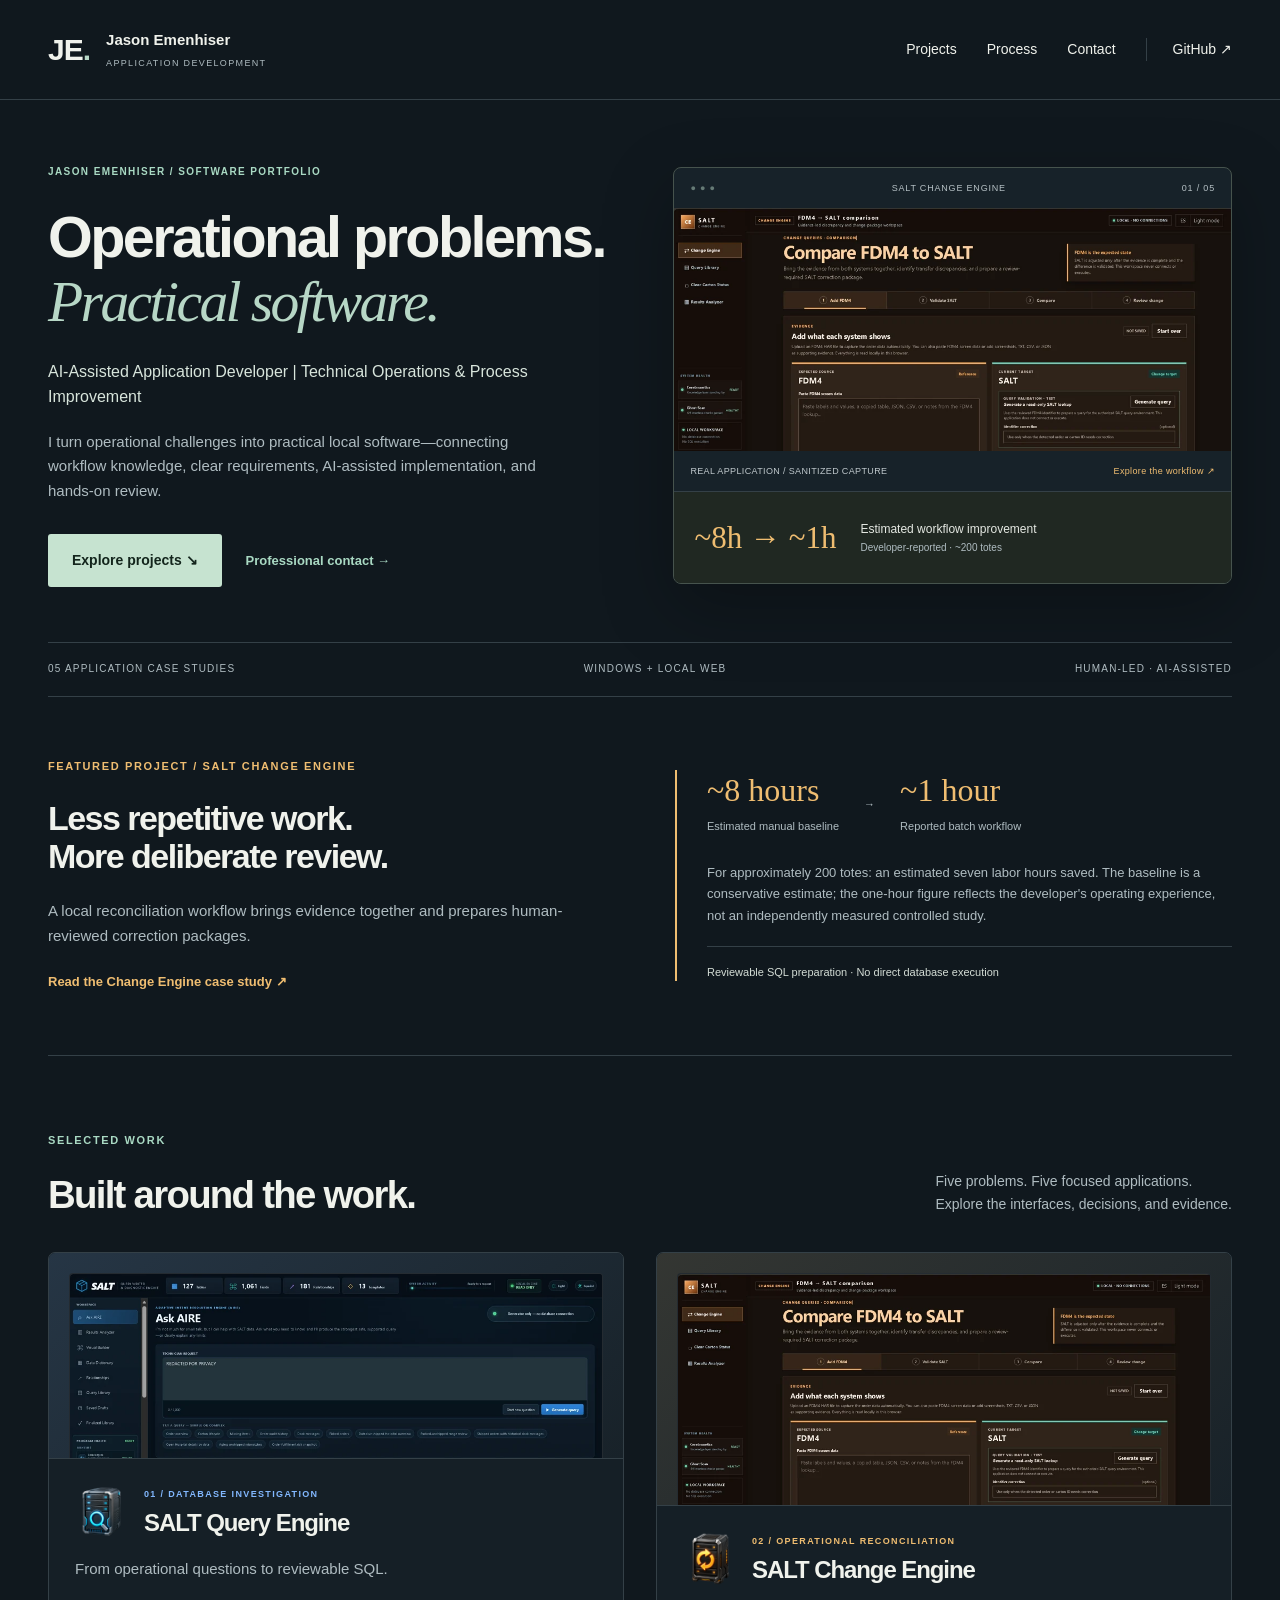
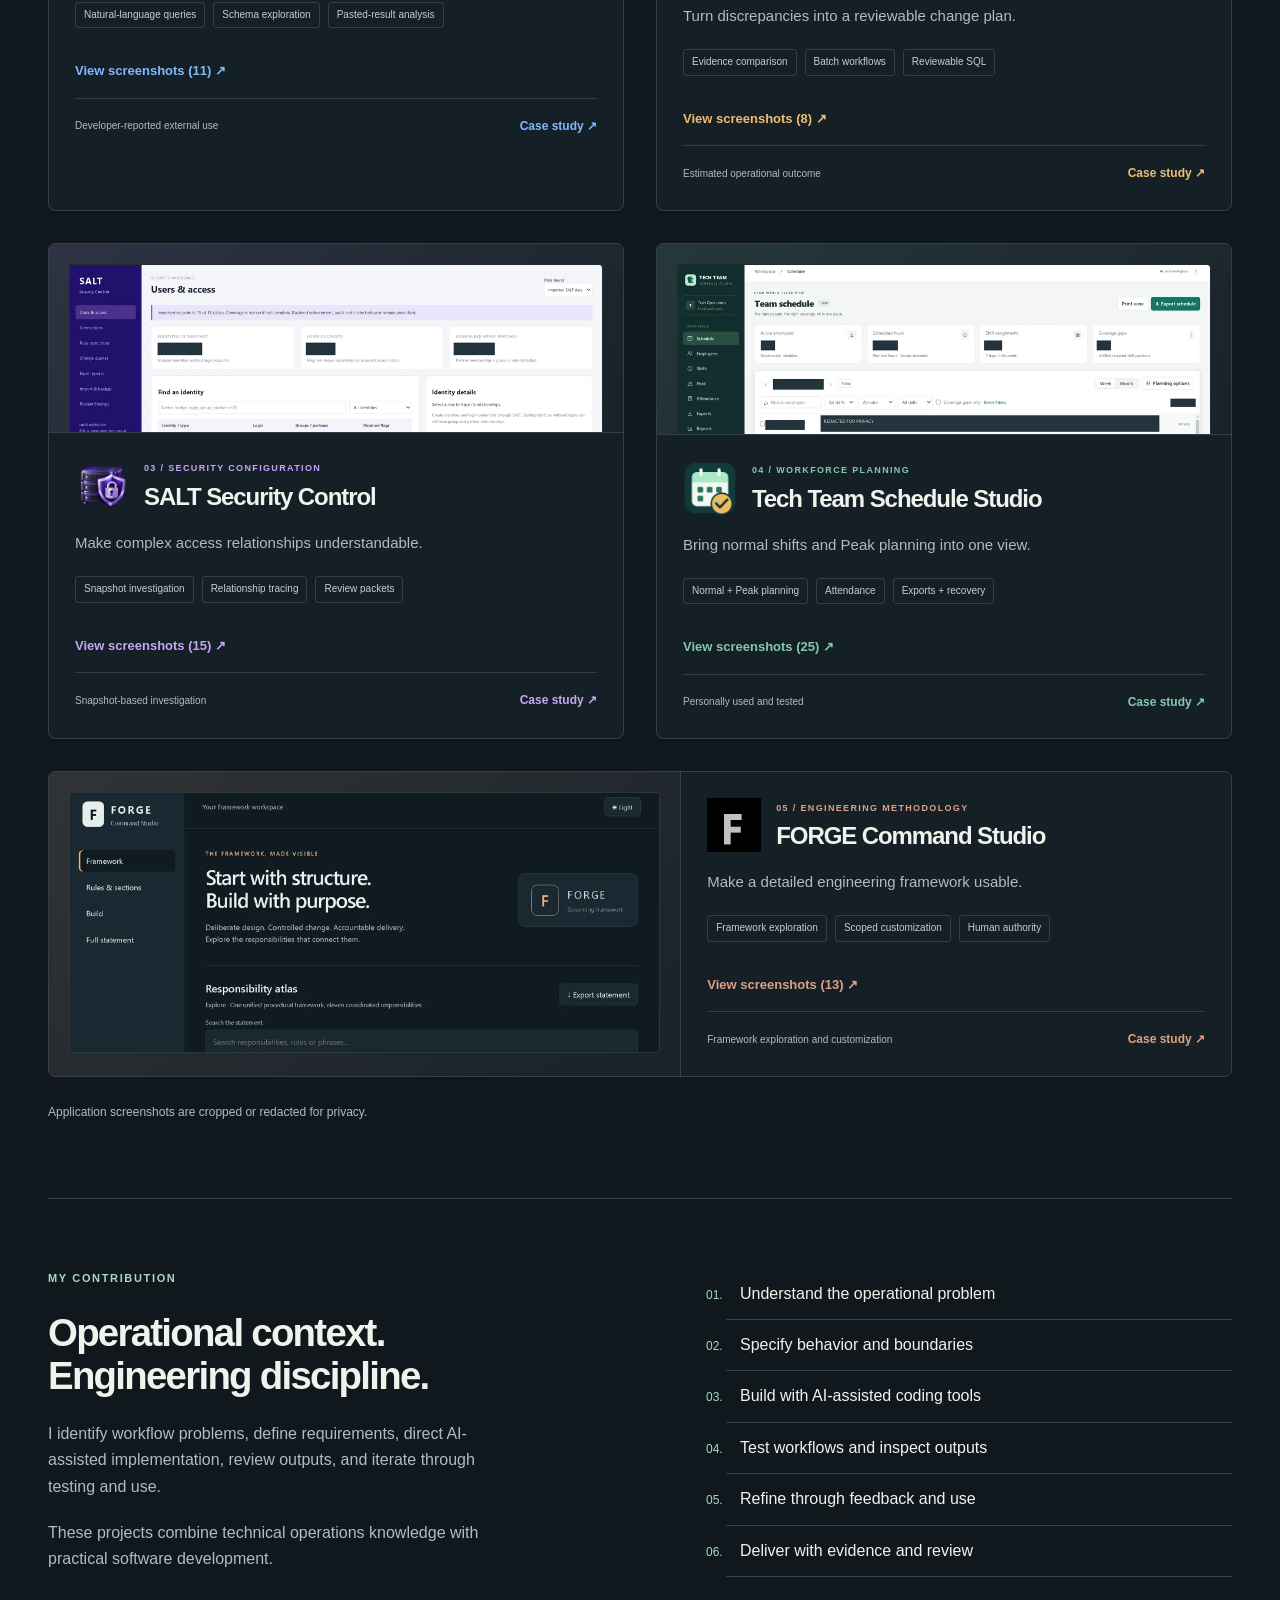
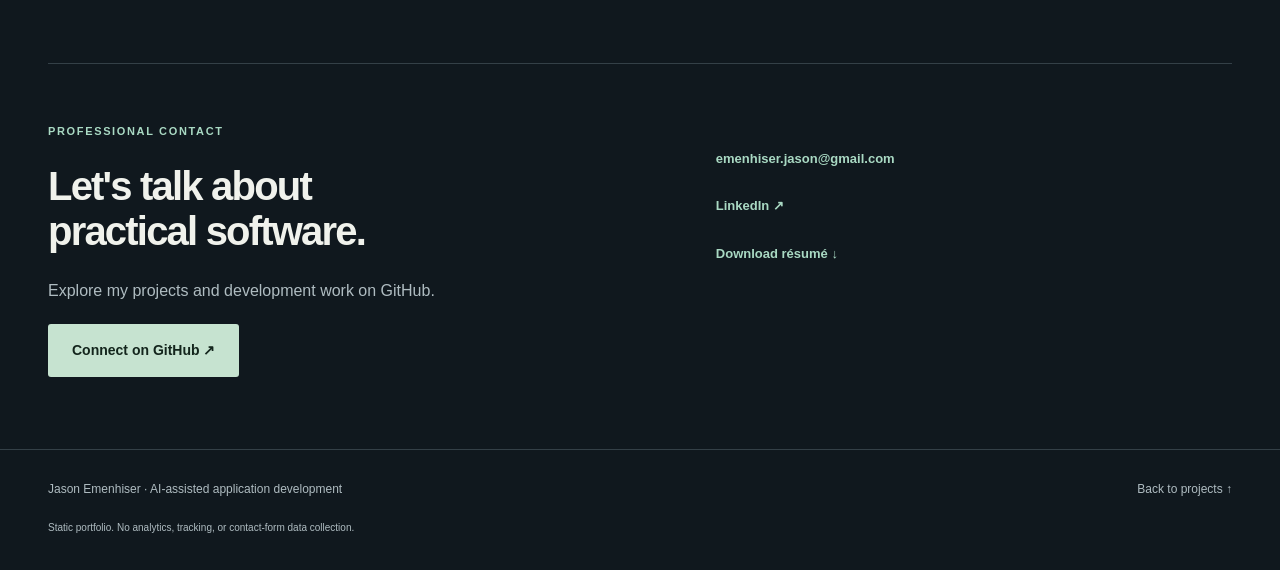
==== index.html @ 04eca3ed "Publish portfolio case studies, galleries and approved resume" ====
<!doctype html><html lang="en"><head><meta charset="utf-8"><meta name="viewport" content="width=device-width, initial-scale=1"><meta name="description" content="Jason Emenhiser — AI-Assisted Application Developer | Technical Operations &amp; Process Improvement. Explore five practical local software projects."><title>AI-Assisted Application Developer | Jason Emenhiser</title><link rel="icon" href="favicon.svg" type="image/svg+xml"><link rel="stylesheet" href="styles.css"><script src="main.js" defer></script></head><body><a class="skip" href="#main">Skip to content</a><header><a class="brand" href="index.html"><span class="mark">JE<span>.</span></span><span>Jason Emenhiser<small>APPLICATION DEVELOPMENT</small></span></a><nav aria-label="Main navigation"><a href="index.html#projects">Projects</a><a href="index.html#process">Process</a><a href="index.html#contact">Contact</a><a class="nav-github" href="https://github.com/emenhiserjason-afk">GitHub ↗</a></nav></header><main id="main"><section class="hero"><div class="hero-copy"><span class="eyebrow">JASON EMENHISER / SOFTWARE PORTFOLIO</span><h1>Operational problems.<br><em>Practical software.</em></h1><p class="professional-title">AI-Assisted Application Developer | Technical Operations &amp; Process Improvement</p><p class="hero-intro">I turn operational challenges into practical local software—connecting workflow knowledge, clear requirements, AI-assisted implementation, and hands-on review.</p><div class="hero-actions"><a class="button" href="#projects">Explore projects ↘</a><a class="text-link" href="#contact">Professional contact →</a></div></div><div class="hero-evidence" style="--accent:#efbd71"><div class="window-bar"><span class="window-dots" aria-hidden="true">● ● ●</span><span>SALT CHANGE ENGINE</span><span>01 / 05</span></div><a class="shot" href="salt-change-engine-1.webp" data-lightbox data-project="salt-change-engine" data-file="salt-change-engine-1.webp" data-caption="Evidence-led comparison" aria-label="Enlarge Evidence-led comparison"><img src="salt-change-engine-1-thumb.webp" alt="Evidence-led comparison" width="1880" height="818" loading="eager" decoding="async" fetchpriority="high"><span class="zoom" aria-hidden="true">View screenshot ↗</span></a><div class="evidence-caption"><span>REAL APPLICATION / SANITIZED CAPTURE</span><a href="salt-change-engine.html">Explore the workflow ↗</a></div><div class="hero-stat"><strong>~8h → ~1h</strong><span>Estimated workflow improvement<br><small>Developer-reported · ~200 totes</small></span></div></div></section><div class="hero-meta"><span>05 APPLICATION CASE STUDIES</span><span>WINDOWS + LOCAL WEB</span><span>HUMAN-LED · AI-ASSISTED</span></div><section class="featured" style="--accent:#efbd71"><div class="featured-heading"><span class="eyebrow">FEATURED PROJECT / SALT CHANGE ENGINE</span><h2>Less repetitive work.<br>More deliberate review.</h2><p>A local reconciliation workflow brings evidence together and prepares human-reviewed correction packages.</p><a class="text-link" href="salt-change-engine.html">Read the Change Engine case study ↗</a></div><div class="impact"><div class="impact-numbers"><div><strong>~8 hours</strong><span>Estimated manual baseline</span></div><span aria-hidden="true">→</span><div><strong>~1 hour</strong><span>Reported batch workflow</span></div></div><p>For approximately 200 totes: an estimated seven labor hours saved. The baseline is a conservative estimate; the one-hour figure reflects the developer's operating experience, not an independently measured controlled study.</p><div class="impact-rule">Reviewable SQL preparation · No direct database execution</div></div></section><section id="projects"><div class="section-heading"><div><span class="eyebrow">SELECTED WORK</span><h2>Built around the work.</h2></div><p>Five problems. Five focused applications.<br>Explore the interfaces, decisions, and evidence.</p></div><div class="projects"><article class="project" style="--accent:#82b8ff"><div class="card-visual"><a class="shot" href="salt-query-engine-1.webp" data-lightbox data-project="salt-query-engine" data-file="salt-query-engine-1.webp" data-caption="Ask AIRE query workspace" aria-label="Enlarge Ask AIRE query workspace"><img src="salt-query-engine-1-thumb.webp" alt="Ask AIRE query workspace" width="1883" height="652" loading="lazy" decoding="async" ><span class="zoom" aria-hidden="true">View screenshot ↗</span></a></div><div class="card-copy"><div class="card-heading"><img class="app-icon" src="salt-query-engine-icon.png" alt="" width="64" height="64"><div><span class="eyebrow">01 / Database investigation</span><h3><a href="salt-query-engine.html">SALT Query Engine</a></h3></div></div><p>From operational questions to reviewable SQL.</p><ul class="capabilities"><li>Natural-language queries</li><li>Schema exploration</li><li>Pasted-result analysis</li></ul><a class="text-link gallery-link" href="salt-query-engine.html#gallery" data-gallery="salt-query-engine">View screenshots (11) ↗</a><div class="card-bottom"><span>Developer-reported external use</span><a class="text-link" href="salt-query-engine.html" aria-label="Explore SALT Query Engine case study">Case study ↗</a></div></div></article><article class="project" style="--accent:#efbd71"><div class="card-visual"><a class="shot" href="salt-change-engine-1.webp" data-lightbox data-project="salt-change-engine" data-file="salt-change-engine-1.webp" data-caption="Evidence-led comparison" aria-label="Enlarge Evidence-led comparison"><img src="salt-change-engine-1-thumb.webp" alt="Evidence-led comparison" width="1880" height="818" loading="lazy" decoding="async" ><span class="zoom" aria-hidden="true">View screenshot ↗</span></a></div><div class="card-copy"><div class="card-heading"><img class="app-icon" src="salt-change-engine-icon.png" alt="" width="64" height="64"><div><span class="eyebrow">02 / Operational reconciliation</span><h3><a href="salt-change-engine.html">SALT Change Engine</a></h3></div></div><p>Turn discrepancies into a reviewable change plan.</p><ul class="capabilities"><li>Evidence comparison</li><li>Batch workflows</li><li>Reviewable SQL</li></ul><a class="text-link gallery-link" href="salt-change-engine.html#gallery" data-gallery="salt-change-engine">View screenshots (8) ↗</a><div class="card-bottom"><span>Estimated operational outcome</span><a class="text-link" href="salt-change-engine.html" aria-label="Explore SALT Change Engine case study">Case study ↗</a></div></div></article><article class="project" style="--accent:#c6a5f5"><div class="card-visual"><a class="shot" href="salt-security-control-1.webp" data-lightbox data-project="salt-security-control" data-file="salt-security-control-1.webp" data-caption="Snapshot investigation workspace" aria-label="Enlarge Snapshot investigation workspace"><img src="salt-security-control-1-thumb.webp" alt="Snapshot investigation workspace" width="1896" height="598" loading="lazy" decoding="async" ><span class="zoom" aria-hidden="true">View screenshot ↗</span></a></div><div class="card-copy"><div class="card-heading"><img class="app-icon" src="salt-security-control-icon.png" alt="" width="64" height="64"><div><span class="eyebrow">03 / Security configuration</span><h3><a href="salt-security-control.html">SALT Security Control</a></h3></div></div><p>Make complex access relationships understandable.</p><ul class="capabilities"><li>Snapshot investigation</li><li>Relationship tracing</li><li>Review packets</li></ul><a class="text-link gallery-link" href="salt-security-control.html#gallery" data-gallery="salt-security-control">View screenshots (15) ↗</a><div class="card-bottom"><span>Snapshot-based investigation</span><a class="text-link" href="salt-security-control.html" aria-label="Explore SALT Security Control case study">Case study ↗</a></div></div></article><article class="project" style="--accent:#85c9ac"><div class="card-visual"><a class="shot" href="schedule-studio-1.webp" data-lightbox data-project="schedule-studio" data-file="schedule-studio-1.webp" data-caption="Team schedule planning controls" aria-label="Enlarge Team schedule planning controls"><img src="schedule-studio-1-thumb.webp" alt="Team schedule planning controls" width="1881" height="598" loading="lazy" decoding="async" ><span class="zoom" aria-hidden="true">View screenshot ↗</span></a></div><div class="card-copy"><div class="card-heading"><img class="app-icon" src="schedule-studio-icon.png" alt="" width="64" height="64"><div><span class="eyebrow">04 / Workforce planning</span><h3><a href="schedule-studio.html">Tech Team Schedule Studio</a></h3></div></div><p>Bring normal shifts and Peak planning into one view.</p><ul class="capabilities"><li>Normal + Peak planning</li><li>Attendance</li><li>Exports + recovery</li></ul><a class="text-link gallery-link" href="schedule-studio.html#gallery" data-gallery="schedule-studio">View screenshots (25) ↗</a><div class="card-bottom"><span>Personally used and tested</span><a class="text-link" href="schedule-studio.html" aria-label="Explore Tech Team Schedule Studio case study">Case study ↗</a></div></div></article><article class="project" style="--accent:#dda185"><div class="card-visual"><a class="shot" href="forge-command-studio-1.webp" data-lightbox data-project="forge-command-studio" data-file="forge-command-studio-1.webp" data-caption="Unified framework workspace" aria-label="Enlarge Unified framework workspace"><img src="forge-command-studio-1-thumb.webp" alt="Unified framework workspace" width="1883" height="826" loading="lazy" decoding="async" ><span class="zoom" aria-hidden="true">View screenshot ↗</span></a></div><div class="card-copy"><div class="card-heading"><img class="app-icon" src="forge-command-studio-icon.png" alt="" width="64" height="64"><div><span class="eyebrow">05 / Engineering methodology</span><h3><a href="forge-command-studio.html">FORGE Command Studio</a></h3></div></div><p>Make a detailed engineering framework usable.</p><ul class="capabilities"><li>Framework exploration</li><li>Scoped customization</li><li>Human authority</li></ul><a class="text-link gallery-link" href="forge-command-studio.html#gallery" data-gallery="forge-command-studio">View screenshots (13) ↗</a><div class="card-bottom"><span>Framework exploration and customization</span><a class="text-link" href="forge-command-studio.html" aria-label="Explore FORGE Command Studio case study">Case study ↗</a></div></div></article></div><p class="media-disclosure">Application screenshots are cropped or redacted for privacy.</p></section><section id="process" class="process"><div><span class="eyebrow">MY CONTRIBUTION</span><h2>Operational context.<br>Engineering discipline.</h2><p>I identify workflow problems, define requirements, direct AI-assisted implementation, review outputs, and iterate through testing and use.</p><p>These projects combine technical operations knowledge with practical software development. </p></div><ol><li>Understand the operational problem</li><li>Specify behavior and boundaries</li><li>Build with AI-assisted coding tools</li><li>Test workflows and inspect outputs</li><li>Refine through feedback and use</li><li>Deliver with evidence and review</li></ol></section><section id="contact" class="contact"><div><span class="eyebrow">PROFESSIONAL CONTACT</span><h2>Let's talk about<br>practical software.</h2><p>Explore my projects and development work on GitHub.</p><a class="button" href="https://github.com/emenhiserjason-afk">Connect on GitHub ↗</a></div><div class="contact-details"><a class="text-link" href="mailto:emenhiser.jason@gmail.com">emenhiser.jason@gmail.com</a><a class="text-link" href="https://www.linkedin.com/in/jason-emenhiser-101ab519/">LinkedIn ↗</a><a class="text-link" href="jason-emenhiser-resume.pdf" download>Download résumé ↓</a></div></section></main><footer><span>Jason Emenhiser · AI-assisted application development</span><a href="index.html#projects">Back to projects ↑</a><small>Static portfolio. No analytics, tracking, or contact-form data collection.</small></footer><dialog id="lightbox" aria-labelledby="lightbox-caption"><div class="lightbox-bar"><span>APPLICATION SCREENSHOT</span><button type="button" id="close-lightbox" autofocus>Close ×</button></div><div class="lightbox-scroll"><img id="lightbox-image" alt=""></div><div class="gallery-controls"><button type="button" id="previous-image" aria-label="Previous screenshot">← Previous</button><span id="image-count" aria-live="polite"></span><button type="button" id="next-image" aria-label="Next screenshot">Next →</button><button type="button" id="image-size" aria-pressed="false">Actual size</button></div><p id="lightbox-caption" aria-live="polite"></p><p class="lightbox-note">Real application capture · Cropped or redacted for privacy.</p></dialog><script type="application/json" id="gallery-data">[{"project":"salt-query-engine","file":"salt-query-engine-1.webp","url":"salt-query-engine-1.webp","title":"SALT Query Engine","caption":"Ask AIRE query workspace"},{"project":"salt-query-engine","file":"salt-query-engine-2.webp","url":"salt-query-engine-2.webp","title":"SALT Query Engine","caption":"Pasted-result analysis"},{"project":"salt-change-engine","file":"salt-change-engine-1.webp","url":"salt-change-engine-1.webp","title":"SALT Change Engine","caption":"Evidence-led comparison"},{"project":"salt-change-engine","file":"salt-change-engine-2.webp","url":"salt-change-engine-2.webp","title":"SALT Change Engine","caption":"Batch carton-status workflow"},{"project":"salt-security-control","file":"salt-security-control-1.webp","url":"salt-security-control-1.webp","title":"SALT Security Control","caption":"Snapshot investigation workspace"},{"project":"salt-security-control","file":"salt-security-control-2.webp","url":"salt-security-control-2.webp","title":"SALT Security Control","caption":"Import and validation workflow"},{"project":"schedule-studio","file":"schedule-studio-1.webp","url":"schedule-studio-1.webp","title":"Tech Team Schedule Studio","caption":"Team schedule planning controls"},{"project":"schedule-studio","file":"schedule-studio-2.webp","url":"schedule-studio-2.webp","title":"Tech Team Schedule Studio","caption":"Workspace settings and backup"},{"project":"forge-command-studio","file":"forge-command-studio-1.webp","url":"forge-command-studio-1.webp","title":"FORGE Command Studio","caption":"Unified framework workspace"},{"project":"forge-command-studio","file":"forge-command-studio-2.webp","url":"forge-command-studio-2.webp","title":"FORGE Command Studio","caption":"Responsibility atlas"},{"project":"salt-query-engine","file":"salt-query-engine-3.webp","url":"salt-query-engine-3.webp","title":"SALT Query Engine","caption":"Visual query builder"},{"project":"salt-query-engine","file":"salt-query-engine-4.webp","url":"salt-query-engine-4.webp","title":"SALT Query Engine","caption":"Data dictionary"},{"project":"salt-query-engine","file":"salt-query-engine-5.webp","url":"salt-query-engine-5.webp","title":"SALT Query Engine","caption":"Relationship explorer"},{"project":"salt-query-engine","file":"salt-query-engine-6.webp","url":"salt-query-engine-6.webp","title":"SALT Query Engine","caption":"Query template library"},{"project":"salt-query-engine","file":"salt-query-engine-7.webp","url":"salt-query-engine-7.webp","title":"SALT Query Engine","caption":"Saved drafts"},{"project":"salt-query-engine","file":"salt-query-engine-8.webp","url":"salt-query-engine-8.webp","title":"SALT Query Engine","caption":"Finalized query library"},{"project":"salt-query-engine","file":"salt-query-engine-9.webp","url":"salt-query-engine-9.webp","title":"SALT Query Engine","caption":"Query workspace and status reference"},{"project":"salt-query-engine","file":"salt-query-engine-10.webp","url":"salt-query-engine-10.webp","title":"SALT Query Engine","caption":"Light theme query workspace"},{"project":"salt-query-engine","file":"salt-query-engine-11.webp","url":"salt-query-engine-11.webp","title":"SALT Query Engine","caption":"Spanish query workspace"},{"project":"salt-change-engine","file":"salt-change-engine-3.webp","url":"salt-change-engine-3.webp","title":"SALT Change Engine","caption":"Evidence input and comparison"},{"project":"salt-change-engine","file":"salt-change-engine-4.webp","url":"salt-change-engine-4.webp","title":"SALT Change Engine","caption":"Change Query Library"},{"project":"salt-change-engine","file":"salt-change-engine-5.webp","url":"salt-change-engine-5.webp","title":"SALT Change Engine","caption":"Pasted lookup results"},{"project":"salt-change-engine","file":"salt-change-engine-6.webp","url":"salt-change-engine-6.webp","title":"SALT Change Engine","caption":"Results Analyzer empty state"},{"project":"salt-change-engine","file":"salt-change-engine-7.webp","url":"salt-change-engine-7.webp","title":"SALT Change Engine","caption":"Comparison workspace in light theme"},{"project":"salt-change-engine","file":"salt-change-engine-8.webp","url":"salt-change-engine-8.webp","title":"SALT Change Engine","caption":"Spanish comparison workspace"},{"project":"salt-security-control","file":"salt-security-control-3.webp","url":"salt-security-control-3.webp","title":"SALT Security Control","caption":"Identity investigation"},{"project":"salt-security-control","file":"salt-security-control-4.webp","url":"salt-security-control-4.webp","title":"SALT Security Control","caption":"Connection overview"},{"project":"salt-security-control","file":"salt-security-control-5.webp","url":"salt-security-control-5.webp","title":"SALT Security Control","caption":"Group relationship table"},{"project":"salt-security-control","file":"salt-security-control-6.webp","url":"salt-security-control-6.webp","title":"SALT Security Control","caption":"Partner relationship table"},{"project":"salt-security-control","file":"salt-security-control-7.webp","url":"salt-security-control-7.webp","title":"SALT Security Control","caption":"Role restriction controls"},{"project":"salt-security-control","file":"salt-security-control-8.webp","url":"salt-security-control-8.webp","title":"SALT Security Control","caption":"Selected role restriction view"},{"project":"salt-security-control","file":"salt-security-control-9.webp","url":"salt-security-control-9.webp","title":"SALT Security Control","caption":"Manual change preparation"},{"project":"salt-security-control","file":"salt-security-control-10.webp","url":"salt-security-control-10.webp","title":"SALT Security Control","caption":"Prepared change workflow"},{"project":"salt-security-control","file":"salt-security-control-11.webp","url":"salt-security-control-11.webp","title":"SALT Security Control","caption":"Impact and SQL rehearsal"},{"project":"salt-security-control","file":"salt-security-control-12.webp","url":"salt-security-control-12.webp","title":"SALT Security Control","caption":"Excel report configuration"},{"project":"salt-security-control","file":"salt-security-control-13.webp","url":"salt-security-control-13.webp","title":"SALT Security Control","caption":"Snapshot coverage table"},{"project":"salt-security-control","file":"salt-security-control-14.webp","url":"salt-security-control-14.webp","title":"SALT Security Control","caption":"Backup and restore"},{"project":"salt-security-control","file":"salt-security-control-15.webp","url":"salt-security-control-15.webp","title":"SALT Security Control","caption":"Review findings"},{"project":"schedule-studio","file":"schedule-studio-3.webp","url":"schedule-studio-3.webp","title":"Tech Team Schedule Studio","caption":"Weekly schedule grid"},{"project":"schedule-studio","file":"schedule-studio-4.webp","url":"schedule-studio-4.webp","title":"Tech Team Schedule Studio","caption":"Schedule review and planning conflicts"},{"project":"schedule-studio","file":"schedule-studio-5.webp","url":"schedule-studio-5.webp","title":"Tech Team Schedule Studio","caption":"Planning options and display controls"},{"project":"schedule-studio","file":"schedule-studio-6.webp","url":"schedule-studio-6.webp","title":"Tech Team Schedule Studio","caption":"Assignment editor"},{"project":"schedule-studio","file":"schedule-studio-7.webp","url":"schedule-studio-7.webp","title":"Tech Team Schedule Studio","caption":"Daily attendance workspace"},{"project":"schedule-studio","file":"schedule-studio-8.webp","url":"schedule-studio-8.webp","title":"Tech Team Schedule Studio","caption":"Employee roster controls"},{"project":"schedule-studio","file":"schedule-studio-9.webp","url":"schedule-studio-9.webp","title":"Tech Team Schedule Studio","caption":"Normal schedules and shift definitions"},{"project":"schedule-studio","file":"schedule-studio-10.webp","url":"schedule-studio-10.webp","title":"Tech Team Schedule Studio","caption":"Shift history and restoration"},{"project":"schedule-studio","file":"schedule-studio-11.webp","url":"schedule-studio-11.webp","title":"Tech Team Schedule Studio","caption":"Peak schedule management"},{"project":"schedule-studio","file":"schedule-studio-12.webp","url":"schedule-studio-12.webp","title":"Tech Team Schedule Studio","caption":"Export options"},{"project":"schedule-studio","file":"schedule-studio-13.webp","url":"schedule-studio-13.webp","title":"Tech Team Schedule Studio","caption":"Print, image and spreadsheet export preview"},{"project":"schedule-studio","file":"schedule-studio-14.webp","url":"schedule-studio-14.webp","title":"Tech Team Schedule Studio","caption":"Individual dated schedule editor"},{"project":"schedule-studio","file":"schedule-studio-15.webp","url":"schedule-studio-15.webp","title":"Tech Team Schedule Studio","caption":"Weekly hours and calendar preview"},{"project":"schedule-studio","file":"schedule-studio-16.webp","url":"schedule-studio-16.webp","title":"Tech Team Schedule Studio","caption":"Report builder and filters"},{"project":"schedule-studio","file":"schedule-studio-17.webp","url":"schedule-studio-17.webp","title":"Tech Team Schedule Studio","caption":"Planner access configuration"},{"project":"schedule-studio","file":"schedule-studio-18.webp","url":"schedule-studio-18.webp","title":"Tech Team Schedule Studio","caption":"Security settings and sharing"},{"project":"schedule-studio","file":"schedule-studio-19.webp","url":"schedule-studio-19.webp","title":"Tech Team Schedule Studio","caption":"Local network sharing controls"},{"project":"schedule-studio","file":"schedule-studio-20.webp","url":"schedule-studio-20.webp","title":"Tech Team Schedule Studio","caption":"Restore controls and system health"},{"project":"schedule-studio","file":"schedule-studio-21.webp","url":"schedule-studio-21.webp","title":"Tech Team Schedule Studio","caption":"Choose the active planner"},{"project":"schedule-studio","file":"schedule-studio-22.webp","url":"schedule-studio-22.webp","title":"Tech Team Schedule Studio","caption":"Built-in usage guide"},{"project":"schedule-studio","file":"schedule-studio-23.webp","url":"schedule-studio-23.webp","title":"Tech Team Schedule Studio","caption":"Create a dated schedule"},{"project":"schedule-studio","file":"schedule-studio-24.webp","url":"schedule-studio-24.webp","title":"Tech Team Schedule Studio","caption":"Attendance status editing"},{"project":"schedule-studio","file":"schedule-studio-25.webp","url":"schedule-studio-25.webp","title":"Tech Team Schedule Studio","caption":"Attendance detail editor"},{"project":"forge-command-studio","file":"forge-command-studio-3.webp","url":"forge-command-studio-3.webp","title":"FORGE Command Studio","caption":"Search the responsibility atlas"},{"project":"forge-command-studio","file":"forge-command-studio-4.webp","url":"forge-command-studio-4.webp","title":"FORGE Command Studio","caption":"Read a responsibility"},{"project":"forge-command-studio","file":"forge-command-studio-5.webp","url":"forge-command-studio-5.webp","title":"FORGE Command Studio","caption":"Light theme workspace"},{"project":"forge-command-studio","file":"forge-command-studio-6.webp","url":"forge-command-studio-6.webp","title":"FORGE Command Studio","caption":"Rules and sections"},{"project":"forge-command-studio","file":"forge-command-studio-7.webp","url":"forge-command-studio-7.webp","title":"FORGE Command Studio","caption":"Read purpose and authority"},{"project":"forge-command-studio","file":"forge-command-studio-8.webp","url":"forge-command-studio-8.webp","title":"FORGE Command Studio","caption":"Evidence and handoff sections"},{"project":"forge-command-studio","file":"forge-command-studio-9.webp","url":"forge-command-studio-9.webp","title":"FORGE Command Studio","caption":"Verification and delivery responsibilities"},{"project":"forge-command-studio","file":"forge-command-studio-10.webp","url":"forge-command-studio-10.webp","title":"FORGE Command Studio","caption":"Create a custom framework"},{"project":"forge-command-studio","file":"forge-command-studio-11.webp","url":"forge-command-studio-11.webp","title":"FORGE Command Studio","caption":"Customize design rules"},{"project":"forge-command-studio","file":"forge-command-studio-12.webp","url":"forge-command-studio-12.webp","title":"FORGE Command Studio","caption":"Preview framework changes"},{"project":"forge-command-studio","file":"forge-command-studio-13.webp","url":"forge-command-studio-13.webp","title":"FORGE Command Studio","caption":"Full governing statement"}]</script></body></html>
---- styles.css ----
:root{color-scheme:dark;--bg:#11191f;--panel:#182229;--text:#f0f2ec;--muted:#aab7bd;--line:#344047;--accent:#a9d9c3}*{box-sizing:border-box}html{scroll-behavior:smooth;scroll-padding-top:24px}body{margin:0;background:var(--bg);color:var(--text);font:16px/1.65 'Segoe UI',Arial,sans-serif}a{color:inherit;text-decoration:none}a:hover{text-decoration:underline;text-underline-offset:5px}a:focus-visible{outline:3px solid #c7efd8;outline-offset:6px}p{color:var(--muted);margin:0 0 20px}h1,h2,h3{line-height:1.12;letter-spacing:-.045em;font-weight:600;margin:0 0 24px}h1{font-size:clamp(44px,6.2vw,86px)}h2{font-size:clamp(29px,3vw,42px)}h3{font-size:25px}main,header,footer{max-width:1240px;margin:auto;padding-left:48px;padding-right:48px}.preview{background:#24372f;color:#d8e9df;text-align:center;font-size:11px;letter-spacing:.13em;padding:8px 16px}.preview span{letter-spacing:.02em;margin-left:20px;color:#bccdc4}header{display:flex;align-items:center;justify-content:space-between;min-height:100px;border-bottom:1px solid var(--line);gap:24px}.brand{display:flex;align-items:center;gap:16px;font-weight:600;font-size:15px}.mark{font-size:21px;letter-spacing:-1px}.mark span{color:var(--accent)}nav{display:flex;gap:30px;font-size:14px}.hero{padding:84px 0 0}.eyebrow{display:block;font-size:11px;letter-spacing:.15em;font-weight:650;color:var(--accent);margin-bottom:24px;text-transform:uppercase}.hero h1 em{font-family:Georgia,serif;font-weight:400;color:#b7d7c6}.hero-bottom{display:flex;justify-content:space-between;align-items:center;gap:40px;margin:32px 0 60px}.hero-bottom p{font-size:18px;margin:0}.button{display:inline-flex;justify-content:space-between;align-items:center;gap:40px;flex-shrink:0;background:#c6e3d0;color:#13251c;padding:15px 24px;font-size:14px;font-weight:650;border-radius:3px}.hero-meta{border-top:1px solid var(--line);border-bottom:1px solid var(--line);display:flex;justify-content:space-between;padding:18px 0;color:var(--muted);font-size:10px;letter-spacing:.12em}section[id=projects]{padding:75px 0}.section-heading{display:flex;justify-content:space-between;align-items:end;gap:32px;margin-bottom:36px}.section-heading h2{margin:0}.section-heading p{font-size:14px;margin:0}.projects{display:grid;grid-template-columns:1fr 1fr;gap:40px 28px}.project{border:1px solid var(--line);border-radius:6px;overflow:hidden;background:#151f26}.project:last-child{grid-column:1/-1;display:grid;grid-template-columns:1fr 1fr}.media{padding:26px;background:linear-gradient(120deg,color-mix(in srgb,var(--accent) 10%,#182229),#182229);border-bottom:1px solid var(--line);min-height:225px;display:flex;flex-direction:column}.media-top{display:flex;justify-content:space-between;color:var(--accent);font-size:10px;letter-spacing:.12em}.media-title{font-size:25px;letter-spacing:-.03em;margin:28px 0 22px;color:var(--accent);font-weight:500}.flow{display:flex;gap:10px}.flow span{flex:1;border-top:1px solid var(--line);font-size:11px;padding-top:12px;color:#d1dbe0}.flow b{display:block;color:var(--accent);font-weight:400;margin-bottom:3px}.media p{font-size:10px;margin:20px 0 0}.card-copy{padding:28px}.card-copy .eyebrow{margin-bottom:14px}.card-copy h3{margin-bottom:14px}.card-copy p{font-size:15px}.text-link{display:flex;justify-content:space-between;font-size:13px;font-weight:600;color:var(--accent);margin-top:26px}.process{display:grid;grid-template-columns:1fr 1fr;gap:80px;border-top:1px solid var(--line);padding:70px 0}.process p{max-width:440px}.process ol{list-style:decimal-leading-zero;margin:0;padding-left:36px}.process li{padding:12px 0 12px 14px;border-bottom:1px solid var(--line)}.process li::marker{font-size:12px;color:var(--accent)}.outcomes{padding:60px 0;border-top:1px solid var(--line)}.outcome-grid{display:grid;grid-template-columns:1fr 1fr;gap:60px}.outcome-grid h2{font-family:Georgia,serif;color:#c5dfce;font-weight:400;margin-bottom:18px}.outcome-grid h3{font-size:18px;letter-spacing:-.015em}.outcome-grid p{font-size:14px}.contact{padding:58px 0 72px;border-top:1px solid var(--line)}.contact h2{max-width:650px}.secondary{background:transparent;color:var(--text);border:1px solid #8daba0}footer{border-top:1px solid var(--line);padding-top:30px;padding-bottom:34px;display:flex;flex-wrap:wrap;justify-content:space-between;gap:20px;font-size:12px;color:var(--muted)}footer small{flex-basis:100%}.skip{position:absolute;top:-100px;left:16px;background:#fff;color:#000;padding:12px;z-index:10}.skip:focus{top:8px}.detail-hero{padding:42px 0 56px;border-bottom:1px solid var(--line)}.back{display:inline-block;color:var(--muted);font-size:13px;margin-bottom:42px}.detail-hero h1{max-width:900px;font-size:clamp(42px,5.5vw,70px)}.lead{font-size:23px;max-width:800px}.detail-tags{display:flex;flex-wrap:wrap;gap:10px}.detail-tags span{border:1px solid var(--line);padding:5px 10px;font-size:11px;color:var(--muted)}.case-layout{display:grid;grid-template-columns:210px 1fr;gap:60px;padding-top:56px}aside{align-self:start;position:sticky;top:30px}aside a{display:block;color:var(--muted);font-size:13px;padding:8px 0}aside .eyebrow{font-size:10px}.case-content section{margin-bottom:58px}.case-content h2{font-size:30px;letter-spacing:-.025em}.features{padding-left:20px;color:var(--muted)}.features li{padding:7px 0}.features li::marker{color:var(--accent)}.note{font-size:12px;margin-top:18px}.boundary{background:var(--panel);padding:28px;border-left:3px solid var(--accent)}.boundary p{margin:0}.next-project{display:block;border-top:1px solid var(--line);padding:36px 0 60px}.next-project strong{font-size:26px}.next-project .eyebrow{margin-bottom:12px}@media(max-width:760px){main,header,footer{padding-left:24px;padding-right:24px}header{flex-wrap:wrap;justify-content:center;padding-top:20px;padding-bottom:20px;gap:16px}nav{gap:28px}.hero{padding-top:50px}.hero-bottom{display:block;margin-bottom:36px}.hero-bottom p{font-size:16px;margin-bottom:26px}.hero-meta{gap:20px;flex-wrap:wrap}.hero-meta span:last-child{display:none}.section-heading{display:block}.section-heading p{margin-top:20px}.projects{grid-template-columns:1fr}.project:last-child{display:block}.process{grid-template-columns:1fr;gap:24px}.outcome-grid{grid-template-columns:1fr;gap:24px}.case-layout{grid-template-columns:1fr;gap:30px}aside{position:static;display:flex;flex-wrap:wrap;gap:4px 20px}aside .eyebrow{flex-basis:100%;margin:0}aside a{font-size:12px}.detail-hero{padding-bottom:32px}.lead{font-size:19px}.preview span{display:block;margin:0;font-size:10px}.flow{gap:8px}.media{padding:20px}.media-title{font-size:23px}section[id=projects]{padding:50px 0}}@media(prefers-reduced-motion:reduce){html{scroll-behavior:auto}}
/* Phase 2: screenshot-led portfolio */
:root{--bg:#10181e;--panel:#182229;--muted:#afbcc1}main,header,footer{max-width:1400px}header{min-height:100px}.brand small{display:block;font-size:9px;letter-spacing:.15em;color:var(--muted);font-weight:500;margin-top:3px}.mark{font-size:30px}.mark span{color:#b7d7c6}.nav-github{border-left:1px solid var(--line);padding-left:26px}.hero{display:grid;grid-template-columns:1.03fr 1fr;gap:50px;align-items:center;padding:64px 0 55px}.hero .eyebrow{font-size:10px;letter-spacing:.14em}.hero h1{font-size:clamp(40px,4.5vw,66px);margin-bottom:24px}.professional-title{font-size:16px;color:#d8e5dc;line-height:1.6;max-width:540px}.hero-intro{font-size:15px;max-width:500px}.hero-actions{display:flex;align-items:center;gap:24px;margin-top:30px;flex-wrap:wrap}.hero-actions .text-link{margin:0}.hero-evidence{min-width:0;background:#172229;border:1px solid #46534d;border-radius:8px;overflow:hidden;box-shadow:0 24px 70px #0004}.window-bar{display:flex;justify-content:space-between;gap:12px;padding:13px 16px;font-size:9px;letter-spacing:.09em;color:#b6c1c5}.window-dots{color:#657a75}.shot{position:relative;display:block;overflow:hidden;background:#0d151b;isolation:isolate}.shot img{display:block;width:100%;height:auto;object-fit:contain;transition:filter .2s}.shot:hover img{filter:brightness(1.1)}.shot:focus-visible{outline-offset:-4px;z-index:1}.zoom{position:absolute;right:12px;bottom:12px;padding:5px 10px;background:#10181ef0;color:#f2f6f3;border:1px solid #698076;border-radius:3px;font-size:11px;opacity:0;transition:opacity .15s}.shot:hover .zoom,.shot:focus-visible .zoom{opacity:1}.hero-evidence .shot img{min-height:240px;object-fit:contain}.evidence-caption{display:flex;justify-content:space-between;gap:14px;padding:13px 16px;font-size:9px;letter-spacing:.04em;color:#bfc8cc}.evidence-caption a{color:var(--accent)}.hero-stat{border-top:1px solid var(--line);padding:20px;display:flex;align-items:center;gap:24px;background:#202822}.hero-stat strong{color:var(--accent);font-size:31px;font-family:Georgia,serif;font-weight:400;white-space:nowrap}.hero-stat span{font-size:12px;color:#e5e9e3;line-height:1.5}.hero-stat small{color:var(--muted);font-size:10px}.featured{display:grid;grid-template-columns:1fr 1fr;gap:70px;padding:60px 0;border-bottom:1px solid var(--line)}.featured h2{font-size:34px}.featured p{font-size:15px}.featured .text-link{display:inline-block;margin-top:0}.impact{align-self:center;border-left:2px solid var(--accent);padding-left:30px}.impact-numbers{display:flex;align-items:center;gap:25px;margin-bottom:24px;color:var(--accent)}.impact-numbers strong{font:32px/1.3 Georgia,serif;display:block}.impact-numbers span{font-size:11px;color:var(--muted)}.impact>p{font-size:13px}.impact-rule{font-size:11px;padding-top:16px;border-top:1px solid var(--line);color:#d3dcd5}.projects{gap:32px}.project{background:#151f26;border-radius:7px;transition:border-color .2s}.project:hover{border-color:var(--accent)}.project:last-child{grid-column:auto;display:block}.project:last-child .shot{background:#142126}.card-visual{padding:20px 20px 0;background:linear-gradient(140deg,color-mix(in srgb,var(--accent) 13%,#182229),#182229);border-bottom:1px solid var(--line)}.card-visual .shot{border:1px solid #ffffff19;border-bottom:0;border-radius:4px 4px 0 0}.card-visual img{height:230px;object-fit:contain;object-position:center;background:#0f171d}.card-copy{padding:26px}.card-heading{display:flex;align-items:center;gap:15px;margin-bottom:18px}.app-icon{width:54px;height:54px;object-fit:contain;flex-shrink:0}.card-heading h3{font-size:24px;margin:0}.card-heading .eyebrow{font-size:9px;margin-bottom:8px}.card-copy>p{font-size:15px;min-height:24px}.capabilities{display:flex;flex-wrap:wrap;gap:8px;list-style:none;padding:0;margin:20px 0 24px}.capabilities li{border:1px solid var(--line);border-radius:3px;padding:4px 8px;font-size:10px;color:#c2cfd3}.card-bottom{display:flex;align-items:center;justify-content:space-between;gap:16px;border-top:1px solid var(--line);padding-top:18px}.card-bottom>span{font-size:10px;color:var(--muted)}.card-bottom .text-link{margin:0;white-space:nowrap;font-size:12px}.media-disclosure{font-size:12px;max-width:860px;margin:26px 0 0}.process{gap:100px}.contact{display:grid;grid-template-columns:1.1fr 1fr;gap:100px}.contact h2{font-size:40px}.portfolio-url{display:block;margin-top:20px;font-size:12px;color:var(--muted)}.contact-details>div{padding:18px 0;border-bottom:1px solid var(--line)}.contact-details span{display:block;font-size:10px;letter-spacing:.12em;color:var(--muted);margin-bottom:6px}.contact-details strong{font-size:14px;font-weight:400;color:#cbd4d5}.contact-details button{background:transparent;border:1px solid #4b5e63;color:#b8c3c4;padding:10px 16px;font:inherit;font-size:13px;border-radius:3px;cursor:not-allowed}.contact-details small{display:block;font-size:11px;color:var(--muted);margin-top:8px}.detail-title{display:flex;align-items:center;gap:24px}.detail-title .app-icon{width:86px;height:86px}.detail-title h1{font-size:clamp(34px,4vw,56px);margin-bottom:16px}.detail-title .eyebrow{margin-bottom:14px}.detail-hero .lead{margin-top:12px}.gallery-section{padding:45px 0;border-bottom:1px solid var(--line)}.gallery-section h2{font-size:32px}.gallery{display:grid;grid-template-columns:1fr 1fr;gap:28px}.gallery figure{margin:0;border:1px solid var(--line);border-radius:6px;overflow:hidden;background:#172129}.gallery .shot img{height:270px;object-fit:contain;background:#0d151b}.gallery .zoom{opacity:1}.gallery figcaption{padding:18px 20px}.gallery figcaption>span{font-size:14px;font-weight:600;color:var(--accent)}.gallery figcaption p{font-size:12px;margin:8px 0 0}.evidence-status{display:inline-block;font-size:11px;border:1px solid var(--accent);color:var(--accent);padding:5px 9px;border-radius:3px;margin-bottom:20px}.case-layout{grid-template-columns:230px 1fr;gap:80px}.case-content{max-width:850px}.case-content p{font-size:17px}.case-content .note{font-size:12px}.modal-open{overflow:hidden}dialog{background:#131e25;color:var(--text);border:1px solid #667b81;border-radius:8px;padding:0;width:min(1500px,96vw);max-width:96vw;max-height:94vh;box-shadow:0 30px 100px #0008}dialog::backdrop{background:#03090ee8}.lightbox-bar{display:flex;align-items:center;justify-content:space-between;padding:12px 18px;border-bottom:1px solid var(--line);gap:20px}.lightbox-bar span{font-size:10px;letter-spacing:.13em;color:var(--muted)}.lightbox-bar button{background:#263941;color:#f2f5f4;border:1px solid #8ca59f;padding:9px 17px;cursor:pointer;border-radius:3px;font:inherit;font-size:13px}button:focus-visible{outline:3px solid #c7efd8;outline-offset:3px}.lightbox-scroll{max-height:68vh;overflow:auto;background:#080e13}.lightbox-scroll img{display:block;width:100%;height:auto}#lightbox-caption{color:#e0e9e5;margin:16px 20px 8px;font-size:14px}.lightbox-note{font-size:11px;margin:0 20px 18px}.next-project{padding-top:34px}@media(min-width:1100px){.project:last-child{display:grid;grid-column:1/-1;grid-template-columns:1.15fr 1fr}.project:last-child .card-visual{padding:20px;border-bottom:0;border-right:1px solid var(--line)}.project:last-child .card-visual img{height:260px}.project:last-child .shot{border-bottom:1px solid #ffffff19;border-radius:4px}}@media(max-width:1000px){.hero{grid-template-columns:1fr;gap:35px;padding-top:45px}.hero-copy{max-width:760px}.hero h1{font-size:60px}.hero-evidence{max-width:800px}.hero-evidence .shot img{min-height:0}.featured{gap:35px}.impact-numbers{gap:15px}.impact-numbers strong{font-size:26px}.case-layout{gap:35px;grid-template-columns:180px 1fr}.contact{gap:45px}.card-heading{gap:10px}.card-heading h3{font-size:20px}.card-visual img{height:190px}.card-copy{padding:22px}.gallery .shot img{height:210px}}@media(max-width:760px){header{justify-content:space-between}.brand{font-size:14px}nav{gap:22px;flex-wrap:wrap}.nav-github{border:0;padding-left:0}.hero h1{font-size:clamp(38px,8.5vw,56px)}.hero{padding-top:36px}.hero-actions{gap:20px}.professional-title{font-size:15px}.evidence-caption{font-size:8px;flex-wrap:wrap}.hero-stat{gap:18px;padding:16px}.hero-stat strong{font-size:28px}.featured{grid-template-columns:1fr;gap:30px;padding:42px 0}.impact{padding-left:20px}.impact-numbers{gap:18px}.impact-numbers strong{font-size:28px}.featured h2,.contact h2{font-size:32px}.projects{gap:28px}.card-visual img{height:auto;min-height:150px}.card-copy{padding:22px}.card-heading h3{font-size:22px}.process{gap:24px}.contact{grid-template-columns:1fr;gap:25px}.detail-title{gap:15px;align-items:flex-start}.detail-title .app-icon{width:55px;height:55px}.detail-title h1{font-size:33px;overflow-wrap:anywhere}.detail-title .eyebrow{font-size:9px}.gallery{grid-template-columns:1fr;gap:24px}.gallery .shot img{height:auto}.gallery-section h2{font-size:28px}.case-layout{grid-template-columns:1fr;gap:30px}.lightbox-bar{padding:10px;gap:8px}.lightbox-bar span{font-size:9px}.lightbox-bar button{white-space:nowrap}.hero-meta{font-size:9px}.card-bottom{flex-wrap:wrap}.preview{font-size:10px}.window-bar{font-size:8px}.hero-evidence .zoom{opacity:1}}@media(prefers-reduced-motion:reduce){*,*::before,*::after{scroll-behavior:auto!important;transition:none!important}}
/* Project screenshot viewer: full capture plus optional native-resolution inspection. */
.gallery-link{display:inline-flex;margin:8px 0 16px}.gallery-controls{display:flex;align-items:center;justify-content:center;gap:16px;padding:12px 16px;border-top:1px solid var(--line)}.gallery-controls button{background:#263941;color:#f2f5f4;border:1px solid #8ca59f;padding:9px 14px;cursor:pointer;border-radius:3px;font:inherit;font-size:12px;white-space:nowrap}#image-count{font-size:12px;text-align:center;color:#e0e9e5}.lightbox-scroll{height:65vh;max-height:65vh;display:flex;align-items:center;justify-content:center}.lightbox-scroll img{width:auto;height:auto;max-width:100%;max-height:65vh;object-fit:contain}.actual-size .lightbox-scroll{display:block}.actual-size .lightbox-scroll img{max-width:none;max-height:none;width:auto;height:auto}.gallery .shot img{height:auto;max-height:none}.card-visual img{height:auto;max-height:none;min-height:0}.project:last-child .card-visual img{height:auto}.gallery-controls button[aria-pressed=true]{background:#d0e5d8;color:#13251c}@media(max-width:760px){.gallery-controls{gap:8px;flex-wrap:wrap;padding:10px}#image-count{order:-1;flex-basis:100%}.lightbox-scroll{height:48vh;max-height:48vh}.lightbox-scroll img{max-height:48vh}.gallery-controls button{padding:8px 10px}#lightbox-caption{font-size:12px;margin:10px 12px}.lightbox-note{font-size:10px;margin:0 12px 10px}}

.all-screenshots { margin: 1.5rem 0; }
.all-screenshots summary { cursor: pointer; color: var(--accent); padding: 1rem 0; font-weight: 600; }
.all-screenshots summary:focus-visible { outline: 2px solid var(--accent); outline-offset: 4px; }
.all-screenshots[open] summary { margin-bottom: 1rem; }
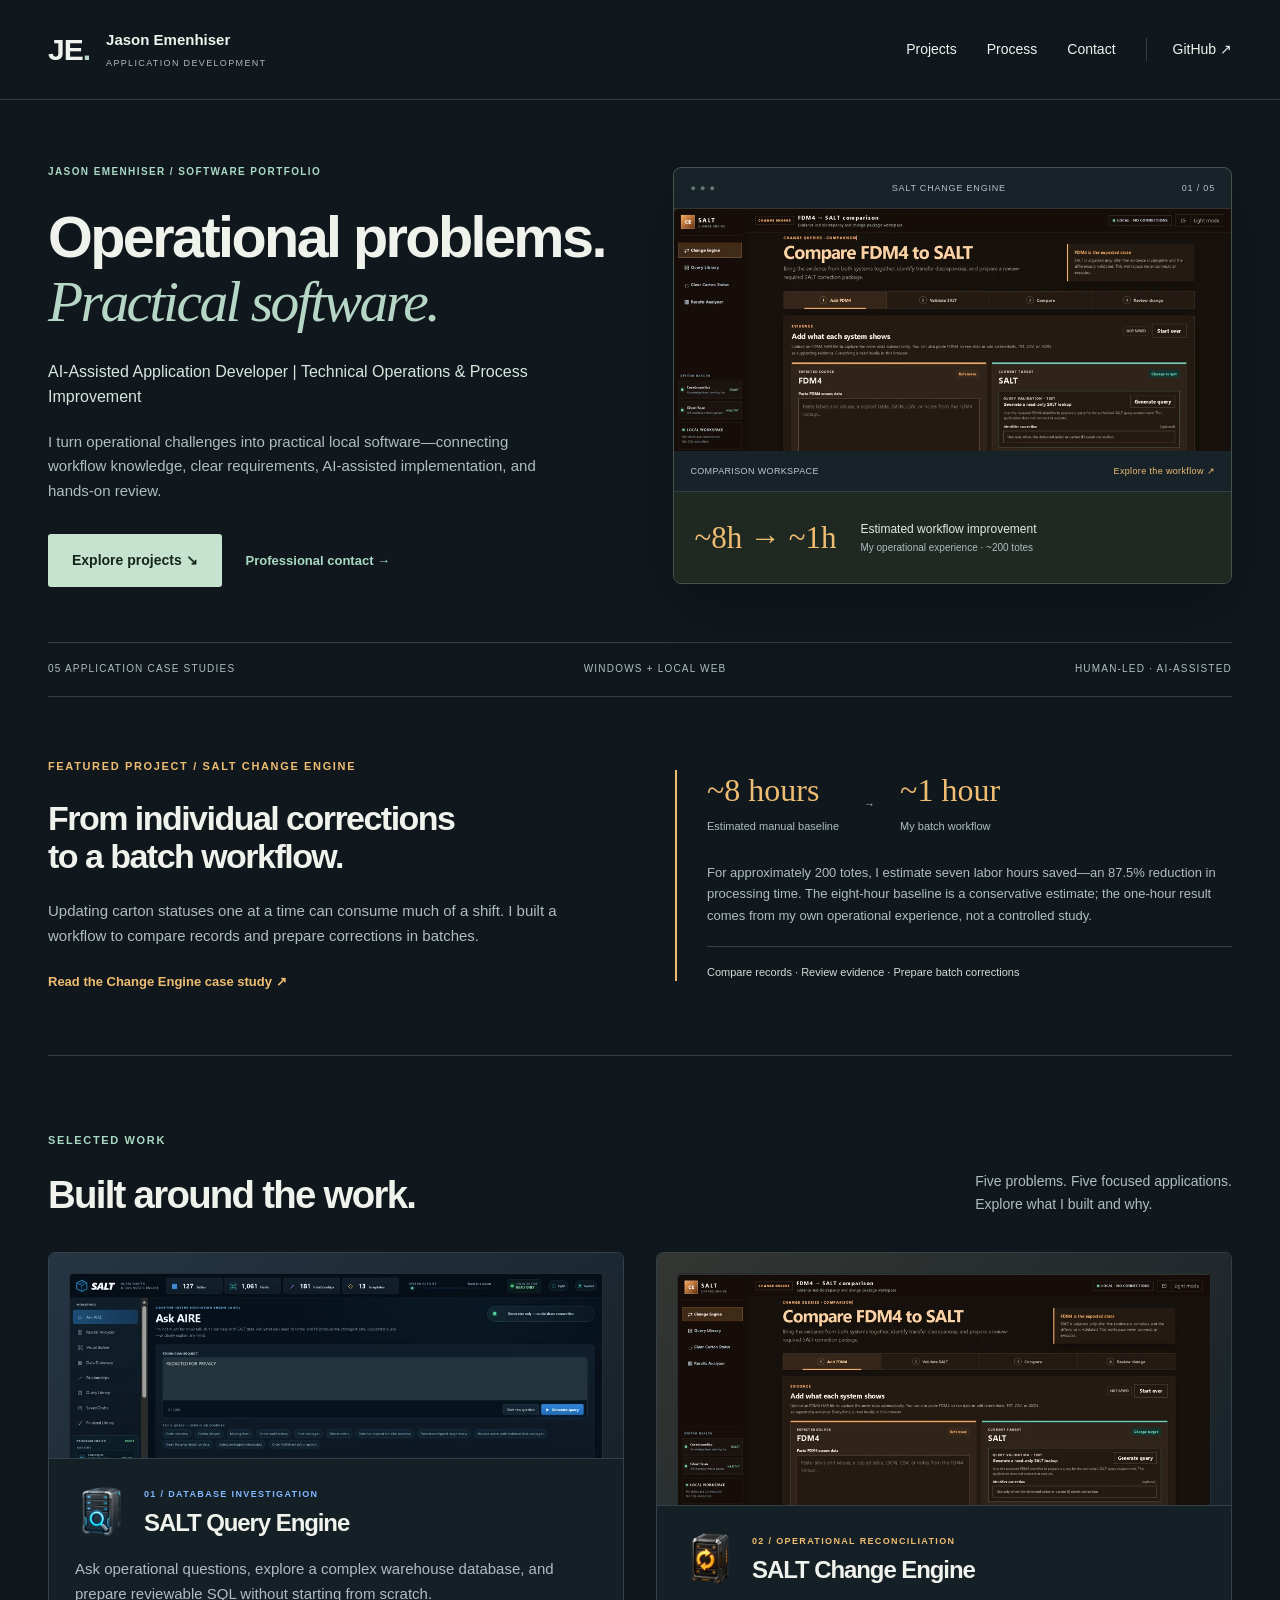
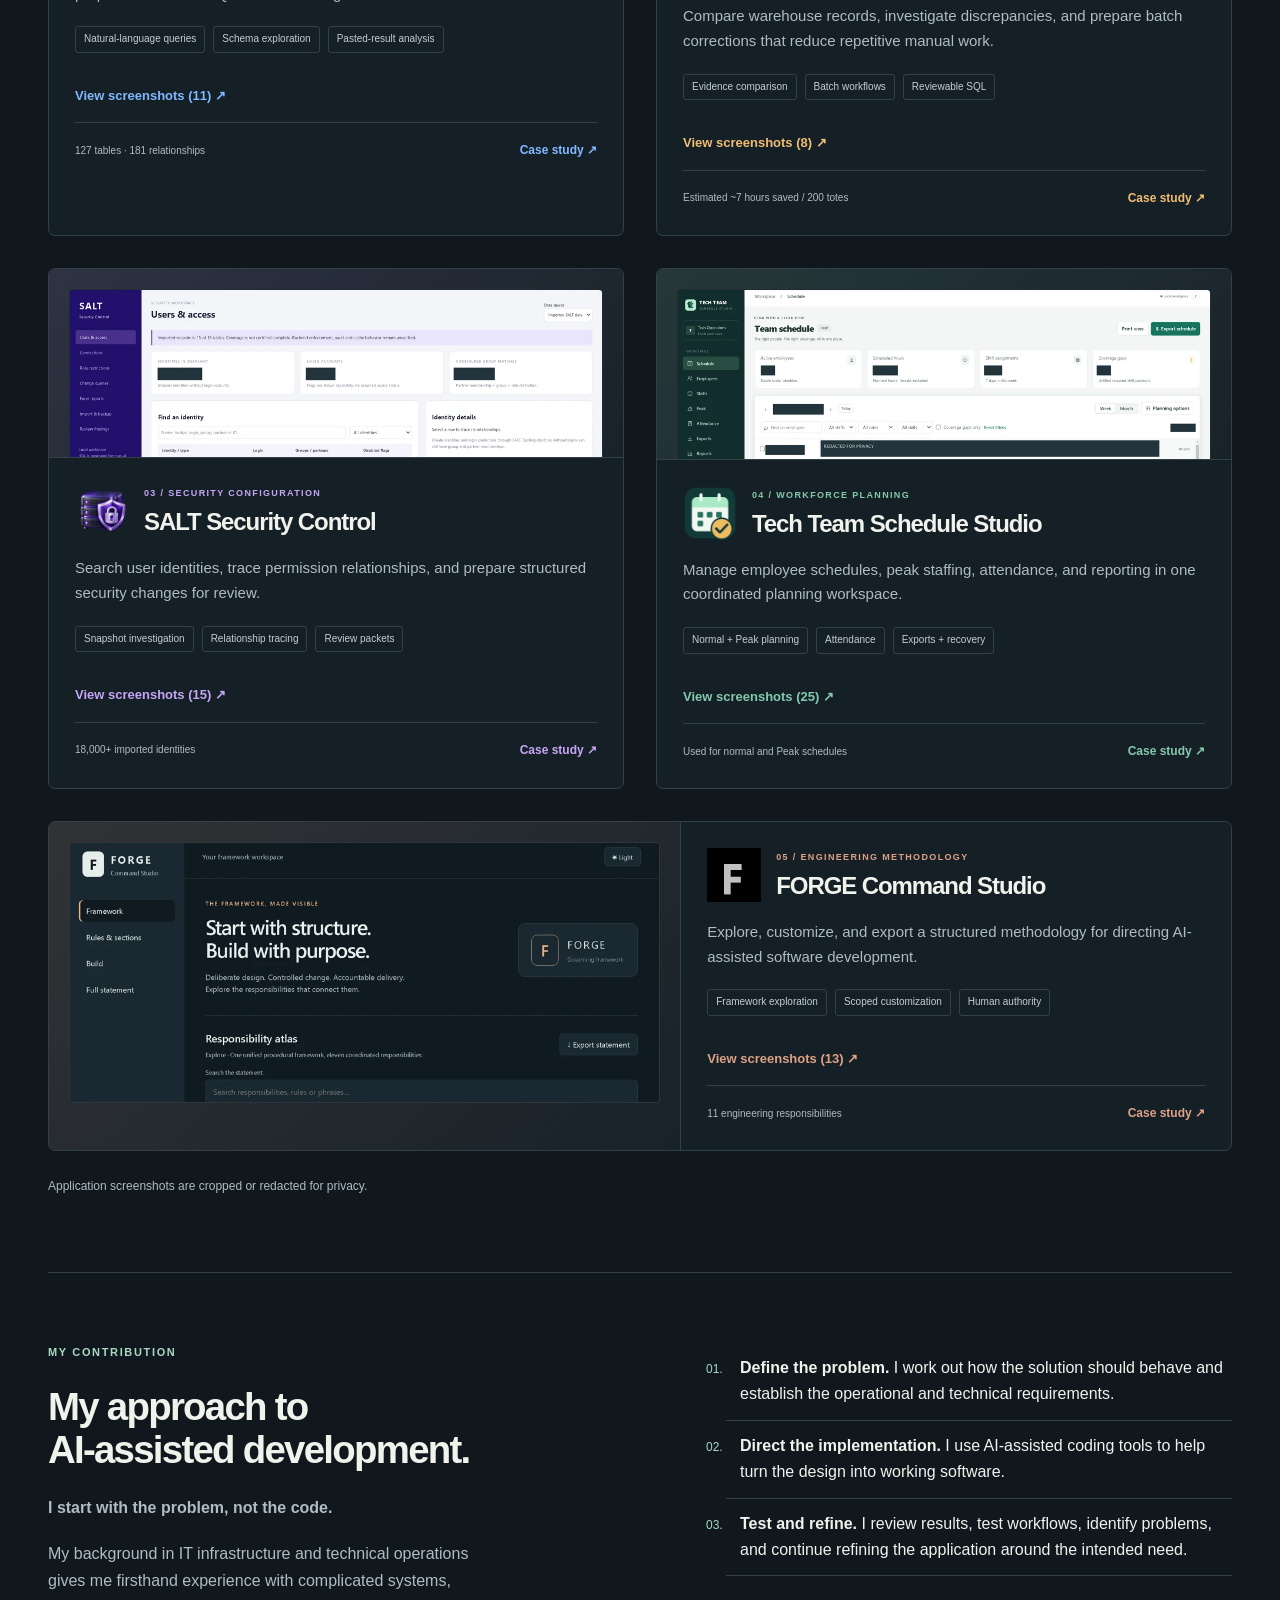
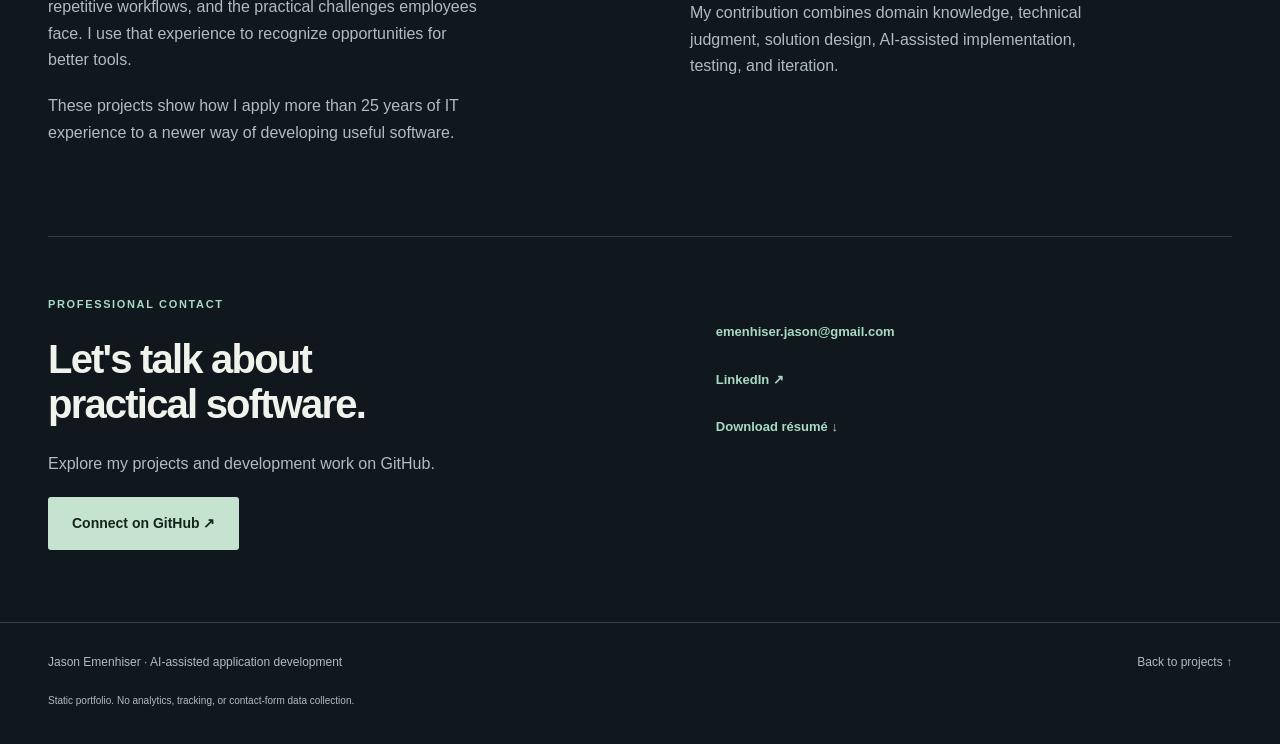
==== commit b1aba518: "Rewrite portfolio case studies around practical problems and contributions" ====
--- a/index.html
+++ b/index.html
@@ -1 +1 @@
-<!doctype html><html lang="en"><head><meta charset="utf-8"><meta name="viewport" content="width=device-width, initial-scale=1"><meta name="description" content="Jason Emenhiser — AI-Assisted Application Developer | Technical Operations &amp; Process Improvement. Explore five practical local software projects."><title>AI-Assisted Application Developer | Jason Emenhiser</title><link rel="icon" href="favicon.svg" type="image/svg+xml"><link rel="stylesheet" href="styles.css"><script src="main.js" defer></script></head><body><a class="skip" href="#main">Skip to content</a><header><a class="brand" href="index.html"><span class="mark">JE<span>.</span></span><span>Jason Emenhiser<small>APPLICATION DEVELOPMENT</small></span></a><nav aria-label="Main navigation"><a href="index.html#projects">Projects</a><a href="index.html#process">Process</a><a href="index.html#contact">Contact</a><a class="nav-github" href="https://github.com/emenhiserjason-afk">GitHub ↗</a></nav></header><main id="main"><section class="hero"><div class="hero-copy"><span class="eyebrow">JASON EMENHISER / SOFTWARE PORTFOLIO</span><h1>Operational problems.<br><em>Practical software.</em></h1><p class="professional-title">AI-Assisted Application Developer | Technical Operations &amp; Process Improvement</p><p class="hero-intro">I turn operational challenges into practical local software—connecting workflow knowledge, clear requirements, AI-assisted implementation, and hands-on review.</p><div class="hero-actions"><a class="button" href="#projects">Explore projects ↘</a><a class="text-link" href="#contact">Professional contact →</a></div></div><div class="hero-evidence" style="--accent:#efbd71"><div class="window-bar"><span class="window-dots" aria-hidden="true">● ● ●</span><span>SALT CHANGE ENGINE</span><span>01 / 05</span></div><a class="shot" href="salt-change-engine-1.webp" data-lightbox data-project="salt-change-engine" data-file="salt-change-engine-1.webp" data-caption="Evidence-led comparison" aria-label="Enlarge Evidence-led comparison"><img src="salt-change-engine-1-thumb.webp" alt="Evidence-led comparison" width="1880" height="818" loading="eager" decoding="async" fetchpriority="high"><span class="zoom" aria-hidden="true">View screenshot ↗</span></a><div class="evidence-caption"><span>REAL APPLICATION / SANITIZED CAPTURE</span><a href="salt-change-engine.html">Explore the workflow ↗</a></div><div class="hero-stat"><strong>~8h → ~1h</strong><span>Estimated workflow improvement<br><small>Developer-reported · ~200 totes</small></span></div></div></section><div class="hero-meta"><span>05 APPLICATION CASE STUDIES</span><span>WINDOWS + LOCAL WEB</span><span>HUMAN-LED · AI-ASSISTED</span></div><section class="featured" style="--accent:#efbd71"><div class="featured-heading"><span class="eyebrow">FEATURED PROJECT / SALT CHANGE ENGINE</span><h2>Less repetitive work.<br>More deliberate review.</h2><p>A local reconciliation workflow brings evidence together and prepares human-reviewed correction packages.</p><a class="text-link" href="salt-change-engine.html">Read the Change Engine case study ↗</a></div><div class="impact"><div class="impact-numbers"><div><strong>~8 hours</strong><span>Estimated manual baseline</span></div><span aria-hidden="true">→</span><div><strong>~1 hour</strong><span>Reported batch workflow</span></div></div><p>For approximately 200 totes: an estimated seven labor hours saved. The baseline is a conservative estimate; the one-hour figure reflects the developer's operating experience, not an independently measured controlled study.</p><div class="impact-rule">Reviewable SQL preparation · No direct database execution</div></div></section><section id="projects"><div class="section-heading"><div><span class="eyebrow">SELECTED WORK</span><h2>Built around the work.</h2></div><p>Five problems. Five focused applications.<br>Explore the interfaces, decisions, and evidence.</p></div><div class="projects"><article class="project" style="--accent:#82b8ff"><div class="card-visual"><a class="shot" href="salt-query-engine-1.webp" data-lightbox data-project="salt-query-engine" data-file="salt-query-engine-1.webp" data-caption="Ask AIRE query workspace" aria-label="Enlarge Ask AIRE query workspace"><img src="salt-query-engine-1-thumb.webp" alt="Ask AIRE query workspace" width="1883" height="652" loading="lazy" decoding="async" ><span class="zoom" aria-hidden="true">View screenshot ↗</span></a></div><div class="card-copy"><div class="card-heading"><img class="app-icon" src="salt-query-engine-icon.png" alt="" width="64" height="64"><div><span class="eyebrow">01 / Database investigation</span><h3><a href="salt-query-engine.html">SALT Query Engine</a></h3></div></div><p>From operational questions to reviewable SQL.</p><ul class="capabilities"><li>Natural-language queries</li><li>Schema exploration</li><li>Pasted-result analysis</li></ul><a class="text-link gallery-link" href="salt-query-engine.html#gallery" data-gallery="salt-query-engine">View screenshots (11) ↗</a><div class="card-bottom"><span>Developer-reported external use</span><a class="text-link" href="salt-query-engine.html" aria-label="Explore SALT Query Engine case study">Case study ↗</a></div></div></article><article class="project" style="--accent:#efbd71"><div class="card-visual"><a class="shot" href="salt-change-engine-1.webp" data-lightbox data-project="salt-change-engine" data-file="salt-change-engine-1.webp" data-caption="Evidence-led comparison" aria-label="Enlarge Evidence-led comparison"><img src="salt-change-engine-1-thumb.webp" alt="Evidence-led comparison" width="1880" height="818" loading="lazy" decoding="async" ><span class="zoom" aria-hidden="true">View screenshot ↗</span></a></div><div class="card-copy"><div class="card-heading"><img class="app-icon" src="salt-change-engine-icon.png" alt="" width="64" height="64"><div><span class="eyebrow">02 / Operational reconciliation</span><h3><a href="salt-change-engine.html">SALT Change Engine</a></h3></div></div><p>Turn discrepancies into a reviewable change plan.</p><ul class="capabilities"><li>Evidence comparison</li><li>Batch workflows</li><li>Reviewable SQL</li></ul><a class="text-link gallery-link" href="salt-change-engine.html#gallery" data-gallery="salt-change-engine">View screenshots (8) ↗</a><div class="card-bottom"><span>Estimated operational outcome</span><a class="text-link" href="salt-change-engine.html" aria-label="Explore SALT Change Engine case study">Case study ↗</a></div></div></article><article class="project" style="--accent:#c6a5f5"><div class="card-visual"><a class="shot" href="salt-security-control-1.webp" data-lightbox data-project="salt-security-control" data-file="salt-security-control-1.webp" data-caption="Snapshot investigation workspace" aria-label="Enlarge Snapshot investigation workspace"><img src="salt-security-control-1-thumb.webp" alt="Snapshot investigation workspace" width="1896" height="598" loading="lazy" decoding="async" ><span class="zoom" aria-hidden="true">View screenshot ↗</span></a></div><div class="card-copy"><div class="card-heading"><img class="app-icon" src="salt-security-control-icon.png" alt="" width="64" height="64"><div><span class="eyebrow">03 / Security configuration</span><h3><a href="salt-security-control.html">SALT Security Control</a></h3></div></div><p>Make complex access relationships understandable.</p><ul class="capabilities"><li>Snapshot investigation</li><li>Relationship tracing</li><li>Review packets</li></ul><a class="text-link gallery-link" href="salt-security-control.html#gallery" data-gallery="salt-security-control">View screenshots (15) ↗</a><div class="card-bottom"><span>Snapshot-based investigation</span><a class="text-link" href="salt-security-control.html" aria-label="Explore SALT Security Control case study">Case study ↗</a></div></div></article><article class="project" style="--accent:#85c9ac"><div class="card-visual"><a class="shot" href="schedule-studio-1.webp" data-lightbox data-project="schedule-studio" data-file="schedule-studio-1.webp" data-caption="Team schedule planning controls" aria-label="Enlarge Team schedule planning controls"><img src="schedule-studio-1-thumb.webp" alt="Team schedule planning controls" width="1881" height="598" loading="lazy" decoding="async" ><span class="zoom" aria-hidden="true">View screenshot ↗</span></a></div><div class="card-copy"><div class="card-heading"><img class="app-icon" src="schedule-studio-icon.png" alt="" width="64" height="64"><div><span class="eyebrow">04 / Workforce planning</span><h3><a href="schedule-studio.html">Tech Team Schedule Studio</a></h3></div></div><p>Bring normal shifts and Peak planning into one view.</p><ul class="capabilities"><li>Normal + Peak planning</li><li>Attendance</li><li>Exports + recovery</li></ul><a class="text-link gallery-link" href="schedule-studio.html#gallery" data-gallery="schedule-studio">View screenshots (25) ↗</a><div class="card-bottom"><span>Personally used and tested</span><a class="text-link" href="schedule-studio.html" aria-label="Explore Tech Team Schedule Studio case study">Case study ↗</a></div></div></article><article class="project" style="--accent:#dda185"><div class="card-visual"><a class="shot" href="forge-command-studio-1.webp" data-lightbox data-project="forge-command-studio" data-file="forge-command-studio-1.webp" data-caption="Unified framework workspace" aria-label="Enlarge Unified framework workspace"><img src="forge-command-studio-1-thumb.webp" alt="Unified framework workspace" width="1883" height="826" loading="lazy" decoding="async" ><span class="zoom" aria-hidden="true">View screenshot ↗</span></a></div><div class="card-copy"><div class="card-heading"><img class="app-icon" src="forge-command-studio-icon.png" alt="" width="64" height="64"><div><span class="eyebrow">05 / Engineering methodology</span><h3><a href="forge-command-studio.html">FORGE Command Studio</a></h3></div></div><p>Make a detailed engineering framework usable.</p><ul class="capabilities"><li>Framework exploration</li><li>Scoped customization</li><li>Human authority</li></ul><a class="text-link gallery-link" href="forge-command-studio.html#gallery" data-gallery="forge-command-studio">View screenshots (13) ↗</a><div class="card-bottom"><span>Framework exploration and customization</span><a class="text-link" href="forge-command-studio.html" aria-label="Explore FORGE Command Studio case study">Case study ↗</a></div></div></article></div><p class="media-disclosure">Application screenshots are cropped or redacted for privacy.</p></section><section id="process" class="process"><div><span class="eyebrow">MY CONTRIBUTION</span><h2>Operational context.<br>Engineering discipline.</h2><p>I identify workflow problems, define requirements, direct AI-assisted implementation, review outputs, and iterate through testing and use.</p><p>These projects combine technical operations knowledge with practical software development. </p></div><ol><li>Understand the operational problem</li><li>Specify behavior and boundaries</li><li>Build with AI-assisted coding tools</li><li>Test workflows and inspect outputs</li><li>Refine through feedback and use</li><li>Deliver with evidence and review</li></ol></section><section id="contact" class="contact"><div><span class="eyebrow">PROFESSIONAL CONTACT</span><h2>Let's talk about<br>practical software.</h2><p>Explore my projects and development work on GitHub.</p><a class="button" href="https://github.com/emenhiserjason-afk">Connect on GitHub ↗</a></div><div class="contact-details"><a class="text-link" href="mailto:emenhiser.jason@gmail.com">emenhiser.jason@gmail.com</a><a class="text-link" href="https://www.linkedin.com/in/jason-emenhiser-101ab519/">LinkedIn ↗</a><a class="text-link" href="jason-emenhiser-resume.pdf" download>Download résumé ↓</a></div></section></main><footer><span>Jason Emenhiser · AI-assisted application development</span><a href="index.html#projects">Back to projects ↑</a><small>Static portfolio. No analytics, tracking, or contact-form data collection.</small></footer><dialog id="lightbox" aria-labelledby="lightbox-caption"><div class="lightbox-bar"><span>APPLICATION SCREENSHOT</span><button type="button" id="close-lightbox" autofocus>Close ×</button></div><div class="lightbox-scroll"><img id="lightbox-image" alt=""></div><div class="gallery-controls"><button type="button" id="previous-image" aria-label="Previous screenshot">← Previous</button><span id="image-count" aria-live="polite"></span><button type="button" id="next-image" aria-label="Next screenshot">Next →</button><button type="button" id="image-size" aria-pressed="false">Actual size</button></div><p id="lightbox-caption" aria-live="polite"></p><p class="lightbox-note">Real application capture · Cropped or redacted for privacy.</p></dialog><script type="application/json" id="gallery-data">[{"project":"salt-query-engine","file":"salt-query-engine-1.webp","url":"salt-query-engine-1.webp","title":"SALT Query Engine","caption":"Ask AIRE query workspace"},{"project":"salt-query-engine","file":"salt-query-engine-2.webp","url":"salt-query-engine-2.webp","title":"SALT Query Engine","caption":"Pasted-result analysis"},{"project":"salt-change-engine","file":"salt-change-engine-1.webp","url":"salt-change-engine-1.webp","title":"SALT Change Engine","caption":"Evidence-led comparison"},{"project":"salt-change-engine","file":"salt-change-engine-2.webp","url":"salt-change-engine-2.webp","title":"SALT Change Engine","caption":"Batch carton-status workflow"},{"project":"salt-security-control","file":"salt-security-control-1.webp","url":"salt-security-control-1.webp","title":"SALT Security Control","caption":"Snapshot investigation workspace"},{"project":"salt-security-control","file":"salt-security-control-2.webp","url":"salt-security-control-2.webp","title":"SALT Security Control","caption":"Import and validation workflow"},{"project":"schedule-studio","file":"schedule-studio-1.webp","url":"schedule-studio-1.webp","title":"Tech Team Schedule Studio","caption":"Team schedule planning controls"},{"project":"schedule-studio","file":"schedule-studio-2.webp","url":"schedule-studio-2.webp","title":"Tech Team Schedule Studio","caption":"Workspace settings and backup"},{"project":"forge-command-studio","file":"forge-command-studio-1.webp","url":"forge-command-studio-1.webp","title":"FORGE Command Studio","caption":"Unified framework workspace"},{"project":"forge-command-studio","file":"forge-command-studio-2.webp","url":"forge-command-studio-2.webp","title":"FORGE Command Studio","caption":"Responsibility atlas"},{"project":"salt-query-engine","file":"salt-query-engine-3.webp","url":"salt-query-engine-3.webp","title":"SALT Query Engine","caption":"Visual query builder"},{"project":"salt-query-engine","file":"salt-query-engine-4.webp","url":"salt-query-engine-4.webp","title":"SALT Query Engine","caption":"Data dictionary"},{"project":"salt-query-engine","file":"salt-query-engine-5.webp","url":"salt-query-engine-5.webp","title":"SALT Query Engine","caption":"Relationship explorer"},{"project":"salt-query-engine","file":"salt-query-engine-6.webp","url":"salt-query-engine-6.webp","title":"SALT Query Engine","caption":"Query template library"},{"project":"salt-query-engine","file":"salt-query-engine-7.webp","url":"salt-query-engine-7.webp","title":"SALT Query Engine","caption":"Saved drafts"},{"project":"salt-query-engine","file":"salt-query-engine-8.webp","url":"salt-query-engine-8.webp","title":"SALT Query Engine","caption":"Finalized query library"},{"project":"salt-query-engine","file":"salt-query-engine-9.webp","url":"salt-query-engine-9.webp","title":"SALT Query Engine","caption":"Query workspace and status reference"},{"project":"salt-query-engine","file":"salt-query-engine-10.webp","url":"salt-query-engine-10.webp","title":"SALT Query Engine","caption":"Light theme query workspace"},{"project":"salt-query-engine","file":"salt-query-engine-11.webp","url":"salt-query-engine-11.webp","title":"SALT Query Engine","caption":"Spanish query workspace"},{"project":"salt-change-engine","file":"salt-change-engine-3.webp","url":"salt-change-engine-3.webp","title":"SALT Change Engine","caption":"Evidence input and comparison"},{"project":"salt-change-engine","file":"salt-change-engine-4.webp","url":"salt-change-engine-4.webp","title":"SALT Change Engine","caption":"Change Query Library"},{"project":"salt-change-engine","file":"salt-change-engine-5.webp","url":"salt-change-engine-5.webp","title":"SALT Change Engine","caption":"Pasted lookup results"},{"project":"salt-change-engine","file":"salt-change-engine-6.webp","url":"salt-change-engine-6.webp","title":"SALT Change Engine","caption":"Results Analyzer empty state"},{"project":"salt-change-engine","file":"salt-change-engine-7.webp","url":"salt-change-engine-7.webp","title":"SALT Change Engine","caption":"Comparison workspace in light theme"},{"project":"salt-change-engine","file":"salt-change-engine-8.webp","url":"salt-change-engine-8.webp","title":"SALT Change Engine","caption":"Spanish comparison workspace"},{"project":"salt-security-control","file":"salt-security-control-3.webp","url":"salt-security-control-3.webp","title":"SALT Security Control","caption":"Identity investigation"},{"project":"salt-security-control","file":"salt-security-control-4.webp","url":"salt-security-control-4.webp","title":"SALT Security Control","caption":"Connection overview"},{"project":"salt-security-control","file":"salt-security-control-5.webp","url":"salt-security-control-5.webp","title":"SALT Security Control","caption":"Group relationship table"},{"project":"salt-security-control","file":"salt-security-control-6.webp","url":"salt-security-control-6.webp","title":"SALT Security Control","caption":"Partner relationship table"},{"project":"salt-security-control","file":"salt-security-control-7.webp","url":"salt-security-control-7.webp","title":"SALT Security Control","caption":"Role restriction controls"},{"project":"salt-security-control","file":"salt-security-control-8.webp","url":"salt-security-control-8.webp","title":"SALT Security Control","caption":"Selected role restriction view"},{"project":"salt-security-control","file":"salt-security-control-9.webp","url":"salt-security-control-9.webp","title":"SALT Security Control","caption":"Manual change preparation"},{"project":"salt-security-control","file":"salt-security-control-10.webp","url":"salt-security-control-10.webp","title":"SALT Security Control","caption":"Prepared change workflow"},{"project":"salt-security-control","file":"salt-security-control-11.webp","url":"salt-security-control-11.webp","title":"SALT Security Control","caption":"Impact and SQL rehearsal"},{"project":"salt-security-control","file":"salt-security-control-12.webp","url":"salt-security-control-12.webp","title":"SALT Security Control","caption":"Excel report configuration"},{"project":"salt-security-control","file":"salt-security-control-13.webp","url":"salt-security-control-13.webp","title":"SALT Security Control","caption":"Snapshot coverage table"},{"project":"salt-security-control","file":"salt-security-control-14.webp","url":"salt-security-control-14.webp","title":"SALT Security Control","caption":"Backup and restore"},{"project":"salt-security-control","file":"salt-security-control-15.webp","url":"salt-security-control-15.webp","title":"SALT Security Control","caption":"Review findings"},{"project":"schedule-studio","file":"schedule-studio-3.webp","url":"schedule-studio-3.webp","title":"Tech Team Schedule Studio","caption":"Weekly schedule grid"},{"project":"schedule-studio","file":"schedule-studio-4.webp","url":"schedule-studio-4.webp","title":"Tech Team Schedule Studio","caption":"Schedule review and planning conflicts"},{"project":"schedule-studio","file":"schedule-studio-5.webp","url":"schedule-studio-5.webp","title":"Tech Team Schedule Studio","caption":"Planning options and display controls"},{"project":"schedule-studio","file":"schedule-studio-6.webp","url":"schedule-studio-6.webp","title":"Tech Team Schedule Studio","caption":"Assignment editor"},{"project":"schedule-studio","file":"schedule-studio-7.webp","url":"schedule-studio-7.webp","title":"Tech Team Schedule Studio","caption":"Daily attendance workspace"},{"project":"schedule-studio","file":"schedule-studio-8.webp","url":"schedule-studio-8.webp","title":"Tech Team Schedule Studio","caption":"Employee roster controls"},{"project":"schedule-studio","file":"schedule-studio-9.webp","url":"schedule-studio-9.webp","title":"Tech Team Schedule Studio","caption":"Normal schedules and shift definitions"},{"project":"schedule-studio","file":"schedule-studio-10.webp","url":"schedule-studio-10.webp","title":"Tech Team Schedule Studio","caption":"Shift history and restoration"},{"project":"schedule-studio","file":"schedule-studio-11.webp","url":"schedule-studio-11.webp","title":"Tech Team Schedule Studio","caption":"Peak schedule management"},{"project":"schedule-studio","file":"schedule-studio-12.webp","url":"schedule-studio-12.webp","title":"Tech Team Schedule Studio","caption":"Export options"},{"project":"schedule-studio","file":"schedule-studio-13.webp","url":"schedule-studio-13.webp","title":"Tech Team Schedule Studio","caption":"Print, image and spreadsheet export preview"},{"project":"schedule-studio","file":"schedule-studio-14.webp","url":"schedule-studio-14.webp","title":"Tech Team Schedule Studio","caption":"Individual dated schedule editor"},{"project":"schedule-studio","file":"schedule-studio-15.webp","url":"schedule-studio-15.webp","title":"Tech Team Schedule Studio","caption":"Weekly hours and calendar preview"},{"project":"schedule-studio","file":"schedule-studio-16.webp","url":"schedule-studio-16.webp","title":"Tech Team Schedule Studio","caption":"Report builder and filters"},{"project":"schedule-studio","file":"schedule-studio-17.webp","url":"schedule-studio-17.webp","title":"Tech Team Schedule Studio","caption":"Planner access configuration"},{"project":"schedule-studio","file":"schedule-studio-18.webp","url":"schedule-studio-18.webp","title":"Tech Team Schedule Studio","caption":"Security settings and sharing"},{"project":"schedule-studio","file":"schedule-studio-19.webp","url":"schedule-studio-19.webp","title":"Tech Team Schedule Studio","caption":"Local network sharing controls"},{"project":"schedule-studio","file":"schedule-studio-20.webp","url":"schedule-studio-20.webp","title":"Tech Team Schedule Studio","caption":"Restore controls and system health"},{"project":"schedule-studio","file":"schedule-studio-21.webp","url":"schedule-studio-21.webp","title":"Tech Team Schedule Studio","caption":"Choose the active planner"},{"project":"schedule-studio","file":"schedule-studio-22.webp","url":"schedule-studio-22.webp","title":"Tech Team Schedule Studio","caption":"Built-in usage guide"},{"project":"schedule-studio","file":"schedule-studio-23.webp","url":"schedule-studio-23.webp","title":"Tech Team Schedule Studio","caption":"Create a dated schedule"},{"project":"schedule-studio","file":"schedule-studio-24.webp","url":"schedule-studio-24.webp","title":"Tech Team Schedule Studio","caption":"Attendance status editing"},{"project":"schedule-studio","file":"schedule-studio-25.webp","url":"schedule-studio-25.webp","title":"Tech Team Schedule Studio","caption":"Attendance detail editor"},{"project":"forge-command-studio","file":"forge-command-studio-3.webp","url":"forge-command-studio-3.webp","title":"FORGE Command Studio","caption":"Search the responsibility atlas"},{"project":"forge-command-studio","file":"forge-command-studio-4.webp","url":"forge-command-studio-4.webp","title":"FORGE Command Studio","caption":"Read a responsibility"},{"project":"forge-command-studio","file":"forge-command-studio-5.webp","url":"forge-command-studio-5.webp","title":"FORGE Command Studio","caption":"Light theme workspace"},{"project":"forge-command-studio","file":"forge-command-studio-6.webp","url":"forge-command-studio-6.webp","title":"FORGE Command Studio","caption":"Rules and sections"},{"project":"forge-command-studio","file":"forge-command-studio-7.webp","url":"forge-command-studio-7.webp","title":"FORGE Command Studio","caption":"Read purpose and authority"},{"project":"forge-command-studio","file":"forge-command-studio-8.webp","url":"forge-command-studio-8.webp","title":"FORGE Command Studio","caption":"Evidence and handoff sections"},{"project":"forge-command-studio","file":"forge-command-studio-9.webp","url":"forge-command-studio-9.webp","title":"FORGE Command Studio","caption":"Verification and delivery responsibilities"},{"project":"forge-command-studio","file":"forge-command-studio-10.webp","url":"forge-command-studio-10.webp","title":"FORGE Command Studio","caption":"Create a custom framework"},{"project":"forge-command-studio","file":"forge-command-studio-11.webp","url":"forge-command-studio-11.webp","title":"FORGE Command Studio","caption":"Customize design rules"},{"project":"forge-command-studio","file":"forge-command-studio-12.webp","url":"forge-command-studio-12.webp","title":"FORGE Command Studio","caption":"Preview framework changes"},{"project":"forge-command-studio","file":"forge-command-studio-13.webp","url":"forge-command-studio-13.webp","title":"FORGE Command Studio","caption":"Full governing statement"}]</script></body></html>+<!doctype html><html lang="en"><head><meta charset="utf-8"><meta name="viewport" content="width=device-width, initial-scale=1"><meta name="description" content="Jason Emenhiser — AI-Assisted Application Developer | Technical Operations &amp; Process Improvement. Explore five practical local software projects."><title>AI-Assisted Application Developer | Jason Emenhiser</title><link rel="icon" href="favicon.svg" type="image/svg+xml"><link rel="stylesheet" href="styles.css"><script src="main.js" defer></script></head><body><a class="skip" href="#main">Skip to content</a><header><a class="brand" href="index.html"><span class="mark">JE<span>.</span></span><span>Jason Emenhiser<small>APPLICATION DEVELOPMENT</small></span></a><nav aria-label="Main navigation"><a href="index.html#projects">Projects</a><a href="index.html#process">Process</a><a href="index.html#contact">Contact</a><a class="nav-github" href="https://github.com/emenhiserjason-afk">GitHub ↗</a></nav></header><main id="main"><section class="hero"><div class="hero-copy"><span class="eyebrow">JASON EMENHISER / SOFTWARE PORTFOLIO</span><h1>Operational problems.<br><em>Practical software.</em></h1><p class="professional-title">AI-Assisted Application Developer | Technical Operations &amp; Process Improvement</p><p class="hero-intro">I turn operational challenges into practical local software—connecting workflow knowledge, clear requirements, AI-assisted implementation, and hands-on review.</p><div class="hero-actions"><a class="button" href="#projects">Explore projects ↘</a><a class="text-link" href="#contact">Professional contact →</a></div></div><div class="hero-evidence" style="--accent:#efbd71"><div class="window-bar"><span class="window-dots" aria-hidden="true">● ● ●</span><span>SALT CHANGE ENGINE</span><span>01 / 05</span></div><a class="shot" href="salt-change-engine-1.webp" data-lightbox data-project="salt-change-engine" data-file="salt-change-engine-1.webp" data-caption="Evidence-led comparison" aria-label="Enlarge Evidence-led comparison"><img src="salt-change-engine-1-thumb.webp" alt="Evidence-led comparison" width="1880" height="818" loading="eager" decoding="async" fetchpriority="high"><span class="zoom" aria-hidden="true">View screenshot ↗</span></a><div class="evidence-caption"><span>COMPARISON WORKSPACE</span><a href="salt-change-engine.html">Explore the workflow ↗</a></div><div class="hero-stat"><strong>~8h → ~1h</strong><span>Estimated workflow improvement<br><small>My operational experience · ~200 totes</small></span></div></div></section><div class="hero-meta"><span>05 APPLICATION CASE STUDIES</span><span>WINDOWS + LOCAL WEB</span><span>HUMAN-LED · AI-ASSISTED</span></div><section class="featured" style="--accent:#efbd71"><div class="featured-heading"><span class="eyebrow">FEATURED PROJECT / SALT CHANGE ENGINE</span><h2>From individual corrections<br>to a batch workflow.</h2><p>Updating carton statuses one at a time can consume much of a shift. I built a workflow to compare records and prepare corrections in batches.</p><a class="text-link" href="salt-change-engine.html">Read the Change Engine case study ↗</a></div><div class="impact"><div class="impact-numbers"><div><strong>~8 hours</strong><span>Estimated manual baseline</span></div><span aria-hidden="true">→</span><div><strong>~1 hour</strong><span>My batch workflow</span></div></div><p>For approximately 200 totes, I estimate seven labor hours saved—an 87.5% reduction in processing time. The eight-hour baseline is a conservative estimate; the one-hour result comes from my own operational experience, not a controlled study.</p><div class="impact-rule">Compare records · Review evidence · Prepare batch corrections</div></div></section><section id="projects"><div class="section-heading"><div><span class="eyebrow">SELECTED WORK</span><h2>Built around the work.</h2></div><p>Five problems. Five focused applications.<br>Explore what I built and why.</p></div><div class="projects"><article class="project" style="--accent:#82b8ff"><div class="card-visual"><a class="shot" href="salt-query-engine-1.webp" data-lightbox data-project="salt-query-engine" data-file="salt-query-engine-1.webp" data-caption="Ask AIRE query workspace" aria-label="Enlarge Ask AIRE query workspace"><img src="salt-query-engine-1-thumb.webp" alt="Ask AIRE query workspace" width="1883" height="652" loading="lazy" decoding="async" ><span class="zoom" aria-hidden="true">View screenshot ↗</span></a></div><div class="card-copy"><div class="card-heading"><img class="app-icon" src="salt-query-engine-icon.png" alt="" width="64" height="64"><div><span class="eyebrow">01 / Database investigation</span><h3><a href="salt-query-engine.html">SALT Query Engine</a></h3></div></div><p>Ask operational questions, explore a complex warehouse database, and prepare reviewable SQL without starting from scratch.</p><ul class="capabilities"><li>Natural-language queries</li><li>Schema exploration</li><li>Pasted-result analysis</li></ul><a class="text-link gallery-link" href="salt-query-engine.html#gallery" data-gallery="salt-query-engine">View screenshots (11) ↗</a><div class="card-bottom"><span>127 tables · 181 relationships</span><a class="text-link" href="salt-query-engine.html" aria-label="Explore SALT Query Engine case study">Case study ↗</a></div></div></article><article class="project" style="--accent:#efbd71"><div class="card-visual"><a class="shot" href="salt-change-engine-1.webp" data-lightbox data-project="salt-change-engine" data-file="salt-change-engine-1.webp" data-caption="Evidence-led comparison" aria-label="Enlarge Evidence-led comparison"><img src="salt-change-engine-1-thumb.webp" alt="Evidence-led comparison" width="1880" height="818" loading="lazy" decoding="async" ><span class="zoom" aria-hidden="true">View screenshot ↗</span></a></div><div class="card-copy"><div class="card-heading"><img class="app-icon" src="salt-change-engine-icon.png" alt="" width="64" height="64"><div><span class="eyebrow">02 / Operational reconciliation</span><h3><a href="salt-change-engine.html">SALT Change Engine</a></h3></div></div><p>Compare warehouse records, investigate discrepancies, and prepare batch corrections that reduce repetitive manual work.</p><ul class="capabilities"><li>Evidence comparison</li><li>Batch workflows</li><li>Reviewable SQL</li></ul><a class="text-link gallery-link" href="salt-change-engine.html#gallery" data-gallery="salt-change-engine">View screenshots (8) ↗</a><div class="card-bottom"><span>Estimated ~7 hours saved / 200 totes</span><a class="text-link" href="salt-change-engine.html" aria-label="Explore SALT Change Engine case study">Case study ↗</a></div></div></article><article class="project" style="--accent:#c6a5f5"><div class="card-visual"><a class="shot" href="salt-security-control-1.webp" data-lightbox data-project="salt-security-control" data-file="salt-security-control-1.webp" data-caption="Snapshot investigation workspace" aria-label="Enlarge Snapshot investigation workspace"><img src="salt-security-control-1-thumb.webp" alt="Snapshot investigation workspace" width="1896" height="598" loading="lazy" decoding="async" ><span class="zoom" aria-hidden="true">View screenshot ↗</span></a></div><div class="card-copy"><div class="card-heading"><img class="app-icon" src="salt-security-control-icon.png" alt="" width="64" height="64"><div><span class="eyebrow">03 / Security configuration</span><h3><a href="salt-security-control.html">SALT Security Control</a></h3></div></div><p>Search user identities, trace permission relationships, and prepare structured security changes for review.</p><ul class="capabilities"><li>Snapshot investigation</li><li>Relationship tracing</li><li>Review packets</li></ul><a class="text-link gallery-link" href="salt-security-control.html#gallery" data-gallery="salt-security-control">View screenshots (15) ↗</a><div class="card-bottom"><span>18,000+ imported identities</span><a class="text-link" href="salt-security-control.html" aria-label="Explore SALT Security Control case study">Case study ↗</a></div></div></article><article class="project" style="--accent:#85c9ac"><div class="card-visual"><a class="shot" href="schedule-studio-1.webp" data-lightbox data-project="schedule-studio" data-file="schedule-studio-1.webp" data-caption="Team schedule planning controls" aria-label="Enlarge Team schedule planning controls"><img src="schedule-studio-1-thumb.webp" alt="Team schedule planning controls" width="1881" height="598" loading="lazy" decoding="async" ><span class="zoom" aria-hidden="true">View screenshot ↗</span></a></div><div class="card-copy"><div class="card-heading"><img class="app-icon" src="schedule-studio-icon.png" alt="" width="64" height="64"><div><span class="eyebrow">04 / Workforce planning</span><h3><a href="schedule-studio.html">Tech Team Schedule Studio</a></h3></div></div><p>Manage employee schedules, peak staffing, attendance, and reporting in one coordinated planning workspace.</p><ul class="capabilities"><li>Normal + Peak planning</li><li>Attendance</li><li>Exports + recovery</li></ul><a class="text-link gallery-link" href="schedule-studio.html#gallery" data-gallery="schedule-studio">View screenshots (25) ↗</a><div class="card-bottom"><span>Used for normal and Peak schedules</span><a class="text-link" href="schedule-studio.html" aria-label="Explore Tech Team Schedule Studio case study">Case study ↗</a></div></div></article><article class="project" style="--accent:#dda185"><div class="card-visual"><a class="shot" href="forge-command-studio-1.webp" data-lightbox data-project="forge-command-studio" data-file="forge-command-studio-1.webp" data-caption="Unified framework workspace" aria-label="Enlarge Unified framework workspace"><img src="forge-command-studio-1-thumb.webp" alt="Unified framework workspace" width="1883" height="826" loading="lazy" decoding="async" ><span class="zoom" aria-hidden="true">View screenshot ↗</span></a></div><div class="card-copy"><div class="card-heading"><img class="app-icon" src="forge-command-studio-icon.png" alt="" width="64" height="64"><div><span class="eyebrow">05 / Engineering methodology</span><h3><a href="forge-command-studio.html">FORGE Command Studio</a></h3></div></div><p>Explore, customize, and export a structured methodology for directing AI-assisted software development.</p><ul class="capabilities"><li>Framework exploration</li><li>Scoped customization</li><li>Human authority</li></ul><a class="text-link gallery-link" href="forge-command-studio.html#gallery" data-gallery="forge-command-studio">View screenshots (13) ↗</a><div class="card-bottom"><span>11 engineering responsibilities</span><a class="text-link" href="forge-command-studio.html" aria-label="Explore FORGE Command Studio case study">Case study ↗</a></div></div></article></div><p class="media-disclosure">Application screenshots are cropped or redacted for privacy.</p></section><section id="process" class="process"><div><span class="eyebrow">MY CONTRIBUTION</span><h2>My approach to<br>AI-assisted development.</h2><p><strong>I start with the problem, not the code.</strong></p><p>My background in IT infrastructure and technical operations gives me firsthand experience with complicated systems, repetitive workflows, and the practical challenges employees face. I use that experience to recognize opportunities for better tools.</p><p>These projects show how I apply more than 25 years of IT experience to a newer way of developing useful software.</p></div><div><ol><li><strong>Define the problem.</strong> I work out how the solution should behave and establish the operational and technical requirements.</li><li><strong>Direct the implementation.</strong> I use AI-assisted coding tools to help turn the design into working software.</li><li><strong>Test and refine.</strong> I review results, test workflows, identify problems, and continue refining the application around the intended need.</li></ol><p>My contribution combines domain knowledge, technical judgment, solution design, AI-assisted implementation, testing, and iteration.</p></div></section><section id="contact" class="contact"><div><span class="eyebrow">PROFESSIONAL CONTACT</span><h2>Let's talk about<br>practical software.</h2><p>Explore my projects and development work on GitHub.</p><a class="button" href="https://github.com/emenhiserjason-afk">Connect on GitHub ↗</a></div><div class="contact-details"><a class="text-link" href="mailto:emenhiser.jason@gmail.com">emenhiser.jason@gmail.com</a><a class="text-link" href="https://www.linkedin.com/in/jason-emenhiser-101ab519/">LinkedIn ↗</a><a class="text-link" href="jason-emenhiser-resume.pdf" download>Download résumé ↓</a></div></section></main><footer><span>Jason Emenhiser · AI-assisted application development</span><a href="index.html#projects">Back to projects ↑</a><small>Static portfolio. No analytics, tracking, or contact-form data collection.</small></footer><dialog id="lightbox" aria-labelledby="lightbox-caption"><div class="lightbox-bar"><span>APPLICATION SCREENSHOT</span><button type="button" id="close-lightbox" autofocus>Close ×</button></div><div class="lightbox-scroll"><img id="lightbox-image" alt=""></div><div class="gallery-controls"><button type="button" id="previous-image" aria-label="Previous screenshot">← Previous</button><span id="image-count" aria-live="polite"></span><button type="button" id="next-image" aria-label="Next screenshot">Next →</button><button type="button" id="image-size" aria-pressed="false">Actual size</button></div><p id="lightbox-caption" aria-live="polite"></p><p class="lightbox-note">Application screenshot · Sensitive details removed.</p></dialog><script type="application/json" id="gallery-data">[{"project":"salt-query-engine","file":"salt-query-engine-1.webp","url":"salt-query-engine-1.webp","title":"SALT Query Engine","caption":"Ask AIRE query workspace"},{"project":"salt-query-engine","file":"salt-query-engine-2.webp","url":"salt-query-engine-2.webp","title":"SALT Query Engine","caption":"Pasted-result analysis"},{"project":"salt-change-engine","file":"salt-change-engine-1.webp","url":"salt-change-engine-1.webp","title":"SALT Change Engine","caption":"Evidence-led comparison"},{"project":"salt-change-engine","file":"salt-change-engine-2.webp","url":"salt-change-engine-2.webp","title":"SALT Change Engine","caption":"Batch carton-status workflow"},{"project":"salt-security-control","file":"salt-security-control-1.webp","url":"salt-security-control-1.webp","title":"SALT Security Control","caption":"Snapshot investigation workspace"},{"project":"salt-security-control","file":"salt-security-control-2.webp","url":"salt-security-control-2.webp","title":"SALT Security Control","caption":"Import and validation workflow"},{"project":"schedule-studio","file":"schedule-studio-1.webp","url":"schedule-studio-1.webp","title":"Tech Team Schedule Studio","caption":"Team schedule planning controls"},{"project":"schedule-studio","file":"schedule-studio-2.webp","url":"schedule-studio-2.webp","title":"Tech Team Schedule Studio","caption":"Workspace settings and backup"},{"project":"forge-command-studio","file":"forge-command-studio-1.webp","url":"forge-command-studio-1.webp","title":"FORGE Command Studio","caption":"Unified framework workspace"},{"project":"forge-command-studio","file":"forge-command-studio-2.webp","url":"forge-command-studio-2.webp","title":"FORGE Command Studio","caption":"Responsibility atlas"},{"project":"salt-query-engine","file":"salt-query-engine-3.webp","url":"salt-query-engine-3.webp","title":"SALT Query Engine","caption":"Visual query builder"},{"project":"salt-query-engine","file":"salt-query-engine-4.webp","url":"salt-query-engine-4.webp","title":"SALT Query Engine","caption":"Data dictionary"},{"project":"salt-query-engine","file":"salt-query-engine-5.webp","url":"salt-query-engine-5.webp","title":"SALT Query Engine","caption":"Relationship explorer"},{"project":"salt-query-engine","file":"salt-query-engine-6.webp","url":"salt-query-engine-6.webp","title":"SALT Query Engine","caption":"Query template library"},{"project":"salt-query-engine","file":"salt-query-engine-7.webp","url":"salt-query-engine-7.webp","title":"SALT Query Engine","caption":"Saved drafts"},{"project":"salt-query-engine","file":"salt-query-engine-8.webp","url":"salt-query-engine-8.webp","title":"SALT Query Engine","caption":"Finalized query library"},{"project":"salt-query-engine","file":"salt-query-engine-9.webp","url":"salt-query-engine-9.webp","title":"SALT Query Engine","caption":"Query workspace and status reference"},{"project":"salt-query-engine","file":"salt-query-engine-10.webp","url":"salt-query-engine-10.webp","title":"SALT Query Engine","caption":"Light theme query workspace"},{"project":"salt-query-engine","file":"salt-query-engine-11.webp","url":"salt-query-engine-11.webp","title":"SALT Query Engine","caption":"Spanish query workspace"},{"project":"salt-change-engine","file":"salt-change-engine-3.webp","url":"salt-change-engine-3.webp","title":"SALT Change Engine","caption":"Evidence input and comparison"},{"project":"salt-change-engine","file":"salt-change-engine-4.webp","url":"salt-change-engine-4.webp","title":"SALT Change Engine","caption":"Change Query Library"},{"project":"salt-change-engine","file":"salt-change-engine-5.webp","url":"salt-change-engine-5.webp","title":"SALT Change Engine","caption":"Pasted lookup results"},{"project":"salt-change-engine","file":"salt-change-engine-6.webp","url":"salt-change-engine-6.webp","title":"SALT Change Engine","caption":"Results Analyzer empty state"},{"project":"salt-change-engine","file":"salt-change-engine-7.webp","url":"salt-change-engine-7.webp","title":"SALT Change Engine","caption":"Comparison workspace in light theme"},{"project":"salt-change-engine","file":"salt-change-engine-8.webp","url":"salt-change-engine-8.webp","title":"SALT Change Engine","caption":"Spanish comparison workspace"},{"project":"salt-security-control","file":"salt-security-control-3.webp","url":"salt-security-control-3.webp","title":"SALT Security Control","caption":"Identity investigation"},{"project":"salt-security-control","file":"salt-security-control-4.webp","url":"salt-security-control-4.webp","title":"SALT Security Control","caption":"Connection overview"},{"project":"salt-security-control","file":"salt-security-control-5.webp","url":"salt-security-control-5.webp","title":"SALT Security Control","caption":"Group relationship table"},{"project":"salt-security-control","file":"salt-security-control-6.webp","url":"salt-security-control-6.webp","title":"SALT Security Control","caption":"Partner relationship table"},{"project":"salt-security-control","file":"salt-security-control-7.webp","url":"salt-security-control-7.webp","title":"SALT Security Control","caption":"Role restriction controls"},{"project":"salt-security-control","file":"salt-security-control-8.webp","url":"salt-security-control-8.webp","title":"SALT Security Control","caption":"Selected role restriction view"},{"project":"salt-security-control","file":"salt-security-control-9.webp","url":"salt-security-control-9.webp","title":"SALT Security Control","caption":"Manual change preparation"},{"project":"salt-security-control","file":"salt-security-control-10.webp","url":"salt-security-control-10.webp","title":"SALT Security Control","caption":"Prepared change workflow"},{"project":"salt-security-control","file":"salt-security-control-11.webp","url":"salt-security-control-11.webp","title":"SALT Security Control","caption":"Impact and SQL rehearsal"},{"project":"salt-security-control","file":"salt-security-control-12.webp","url":"salt-security-control-12.webp","title":"SALT Security Control","caption":"Excel report configuration"},{"project":"salt-security-control","file":"salt-security-control-13.webp","url":"salt-security-control-13.webp","title":"SALT Security Control","caption":"Snapshot coverage table"},{"project":"salt-security-control","file":"salt-security-control-14.webp","url":"salt-security-control-14.webp","title":"SALT Security Control","caption":"Backup and restore"},{"project":"salt-security-control","file":"salt-security-control-15.webp","url":"salt-security-control-15.webp","title":"SALT Security Control","caption":"Review findings"},{"project":"schedule-studio","file":"schedule-studio-3.webp","url":"schedule-studio-3.webp","title":"Tech Team Schedule Studio","caption":"Weekly schedule grid"},{"project":"schedule-studio","file":"schedule-studio-4.webp","url":"schedule-studio-4.webp","title":"Tech Team Schedule Studio","caption":"Schedule review and planning conflicts"},{"project":"schedule-studio","file":"schedule-studio-5.webp","url":"schedule-studio-5.webp","title":"Tech Team Schedule Studio","caption":"Planning options and display controls"},{"project":"schedule-studio","file":"schedule-studio-6.webp","url":"schedule-studio-6.webp","title":"Tech Team Schedule Studio","caption":"Assignment editor"},{"project":"schedule-studio","file":"schedule-studio-7.webp","url":"schedule-studio-7.webp","title":"Tech Team Schedule Studio","caption":"Daily attendance workspace"},{"project":"schedule-studio","file":"schedule-studio-8.webp","url":"schedule-studio-8.webp","title":"Tech Team Schedule Studio","caption":"Employee roster controls"},{"project":"schedule-studio","file":"schedule-studio-9.webp","url":"schedule-studio-9.webp","title":"Tech Team Schedule Studio","caption":"Normal schedules and shift definitions"},{"project":"schedule-studio","file":"schedule-studio-10.webp","url":"schedule-studio-10.webp","title":"Tech Team Schedule Studio","caption":"Shift history and restoration"},{"project":"schedule-studio","file":"schedule-studio-11.webp","url":"schedule-studio-11.webp","title":"Tech Team Schedule Studio","caption":"Peak schedule management"},{"project":"schedule-studio","file":"schedule-studio-12.webp","url":"schedule-studio-12.webp","title":"Tech Team Schedule Studio","caption":"Export options"},{"project":"schedule-studio","file":"schedule-studio-13.webp","url":"schedule-studio-13.webp","title":"Tech Team Schedule Studio","caption":"Print, image and spreadsheet export preview"},{"project":"schedule-studio","file":"schedule-studio-14.webp","url":"schedule-studio-14.webp","title":"Tech Team Schedule Studio","caption":"Individual dated schedule editor"},{"project":"schedule-studio","file":"schedule-studio-15.webp","url":"schedule-studio-15.webp","title":"Tech Team Schedule Studio","caption":"Weekly hours and calendar preview"},{"project":"schedule-studio","file":"schedule-studio-16.webp","url":"schedule-studio-16.webp","title":"Tech Team Schedule Studio","caption":"Report builder and filters"},{"project":"schedule-studio","file":"schedule-studio-17.webp","url":"schedule-studio-17.webp","title":"Tech Team Schedule Studio","caption":"Planner access configuration"},{"project":"schedule-studio","file":"schedule-studio-18.webp","url":"schedule-studio-18.webp","title":"Tech Team Schedule Studio","caption":"Security settings and sharing"},{"project":"schedule-studio","file":"schedule-studio-19.webp","url":"schedule-studio-19.webp","title":"Tech Team Schedule Studio","caption":"Local network sharing controls"},{"project":"schedule-studio","file":"schedule-studio-20.webp","url":"schedule-studio-20.webp","title":"Tech Team Schedule Studio","caption":"Restore controls and system health"},{"project":"schedule-studio","file":"schedule-studio-21.webp","url":"schedule-studio-21.webp","title":"Tech Team Schedule Studio","caption":"Choose the active planner"},{"project":"schedule-studio","file":"schedule-studio-22.webp","url":"schedule-studio-22.webp","title":"Tech Team Schedule Studio","caption":"Built-in usage guide"},{"project":"schedule-studio","file":"schedule-studio-23.webp","url":"schedule-studio-23.webp","title":"Tech Team Schedule Studio","caption":"Create a dated schedule"},{"project":"schedule-studio","file":"schedule-studio-24.webp","url":"schedule-studio-24.webp","title":"Tech Team Schedule Studio","caption":"Attendance status editing"},{"project":"schedule-studio","file":"schedule-studio-25.webp","url":"schedule-studio-25.webp","title":"Tech Team Schedule Studio","caption":"Attendance detail editor"},{"project":"forge-command-studio","file":"forge-command-studio-3.webp","url":"forge-command-studio-3.webp","title":"FORGE Command Studio","caption":"Search the responsibility atlas"},{"project":"forge-command-studio","file":"forge-command-studio-4.webp","url":"forge-command-studio-4.webp","title":"FORGE Command Studio","caption":"Read a responsibility"},{"project":"forge-command-studio","file":"forge-command-studio-5.webp","url":"forge-command-studio-5.webp","title":"FORGE Command Studio","caption":"Light theme workspace"},{"project":"forge-command-studio","file":"forge-command-studio-6.webp","url":"forge-command-studio-6.webp","title":"FORGE Command Studio","caption":"Rules and sections"},{"project":"forge-command-studio","file":"forge-command-studio-7.webp","url":"forge-command-studio-7.webp","title":"FORGE Command Studio","caption":"Read purpose and authority"},{"project":"forge-command-studio","file":"forge-command-studio-8.webp","url":"forge-command-studio-8.webp","title":"FORGE Command Studio","caption":"Evidence and handoff sections"},{"project":"forge-command-studio","file":"forge-command-studio-9.webp","url":"forge-command-studio-9.webp","title":"FORGE Command Studio","caption":"Verification and delivery responsibilities"},{"project":"forge-command-studio","file":"forge-command-studio-10.webp","url":"forge-command-studio-10.webp","title":"FORGE Command Studio","caption":"Create a custom framework"},{"project":"forge-command-studio","file":"forge-command-studio-11.webp","url":"forge-command-studio-11.webp","title":"FORGE Command Studio","caption":"Customize design rules"},{"project":"forge-command-studio","file":"forge-command-studio-12.webp","url":"forge-command-studio-12.webp","title":"FORGE Command Studio","caption":"Preview framework changes"},{"project":"forge-command-studio","file":"forge-command-studio-13.webp","url":"forge-command-studio-13.webp","title":"FORGE Command Studio","caption":"Full governing statement"}]</script></body></html>
--- a/styles.css
+++ b/styles.css
@@ -8,3 +8,6 @@
 .all-screenshots summary { cursor: pointer; color: var(--accent); padding: 1rem 0; font-weight: 600; }
 .all-screenshots summary:focus-visible { outline: 2px solid var(--accent); outline-offset: 4px; }
 .all-screenshots[open] summary { margin-bottom: 1rem; }
+
+/* Breathing room after the expanded development approach. */
+.process ol + p { margin-top: 24px; }
